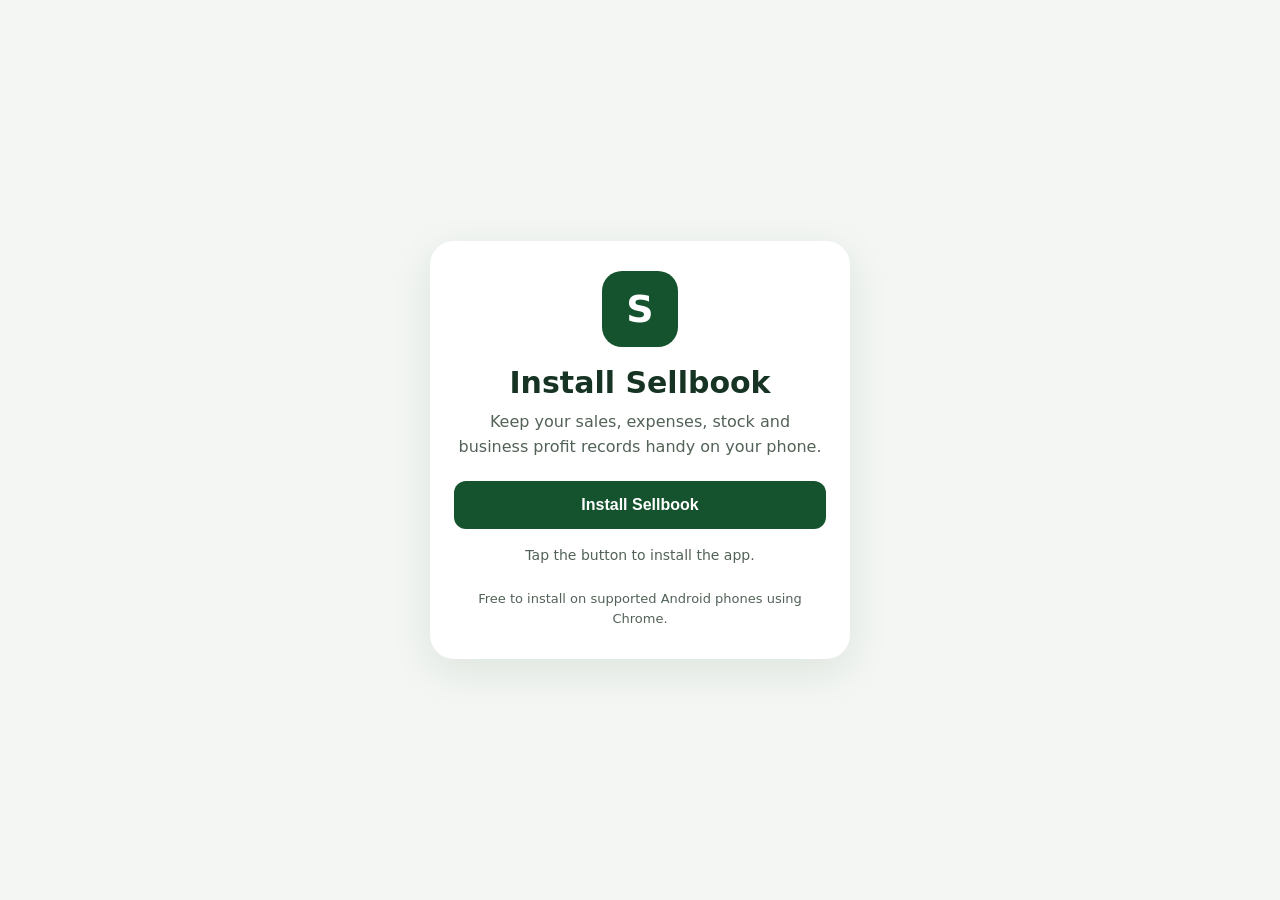
==== install.html @ 2a719cc6 "Add a dedicated Sellbook installation page" ====
<!doctype html>
<html lang="en">
<head>
<meta charset="utf-8">
<meta name="viewport" content="width=device-width, initial-scale=1">
<meta name="theme-color" content="#14532d">
<title>Install Sellbook</title>
<link rel="manifest" href="./manifest.webmanifest">
<style>
:root{color-scheme:light;font-family:system-ui,-apple-system,Segoe UI,Roboto,sans-serif}
*{box-sizing:border-box}
body{margin:0;min-height:100vh;display:grid;place-items:center;background:#f3f6f3;color:#173323;padding:24px}
main{width:min(100%,420px);background:#fff;border-radius:24px;padding:30px 24px;text-align:center;box-shadow:0 12px 40px #163d2518}
.logo{width:76px;height:76px;margin:0 auto 18px;border-radius:20px;display:grid;place-items:center;background:#14532d;color:#fff;font-size:38px;font-weight:800}
h1{margin:0 0 10px;font-size:30px}
p{line-height:1.55;color:#526257;margin:0 0 22px}
button,a.button{width:100%;display:block;border:0;border-radius:12px;padding:15px 18px;background:#14532d;color:#fff;font-size:16px;font-weight:700;text-decoration:none;cursor:pointer}
#status{margin-top:16px;font-size:14px}
.small{font-size:13px;margin-top:18px;margin-bottom:0}
</style>
</head>
<body>
<main>
<div class="logo" aria-hidden="true">S</div>
<h1>Install Sellbook</h1>
<p>Keep your sales, expenses, stock and business profit records handy on your phone.</p>
<button id="install" type="button">Install Sellbook</button>
<p id="status" role="status">Tap the button to install the app.</p>
<a class="button" id="open" href="./" style="display:none;margin-top:12px">Open Sellbook</a>
<p class="small">Free to install on supported Android phones using Chrome.</p>
</main>
<script>
let installPrompt;
const installButton=document.getElementById('install');
const statusText=document.getElementById('status');
const openButton=document.getElementById('open');
window.addEventListener('beforeinstallprompt',event=>{
 event.preventDefault(); installPrompt=event; installButton.style.display='block';
 statusText.textContent='Sellbook is ready to install.';
});
if(window.matchMedia('(display-mode: standalone)').matches){
 installButton.style.display='none'; statusText.textContent='Sellbook is already installed on this device.'; openButton.style.display='block';
}
installButton.addEventListener('click',async()=>{
 if(installPrompt){
  installPrompt.prompt();
  const choice=await installPrompt.userChoice;
  statusText.textContent=choice.outcome==='accepted'?'Sellbook installation started.':'Installation was cancelled.';
  installPrompt=null;
 }else{
  statusText.textContent='If the install prompt does not appear, open this page in Chrome, tap ⋮, then choose “Install app” or “Add to Home screen”.';
 }
});
window.addEventListener('appinstalled',()=>{
 installButton.style.display='none'; statusText.textContent='Sellbook was installed successfully.'; openButton.style.display='block';
});
</script>
</body>
</html>
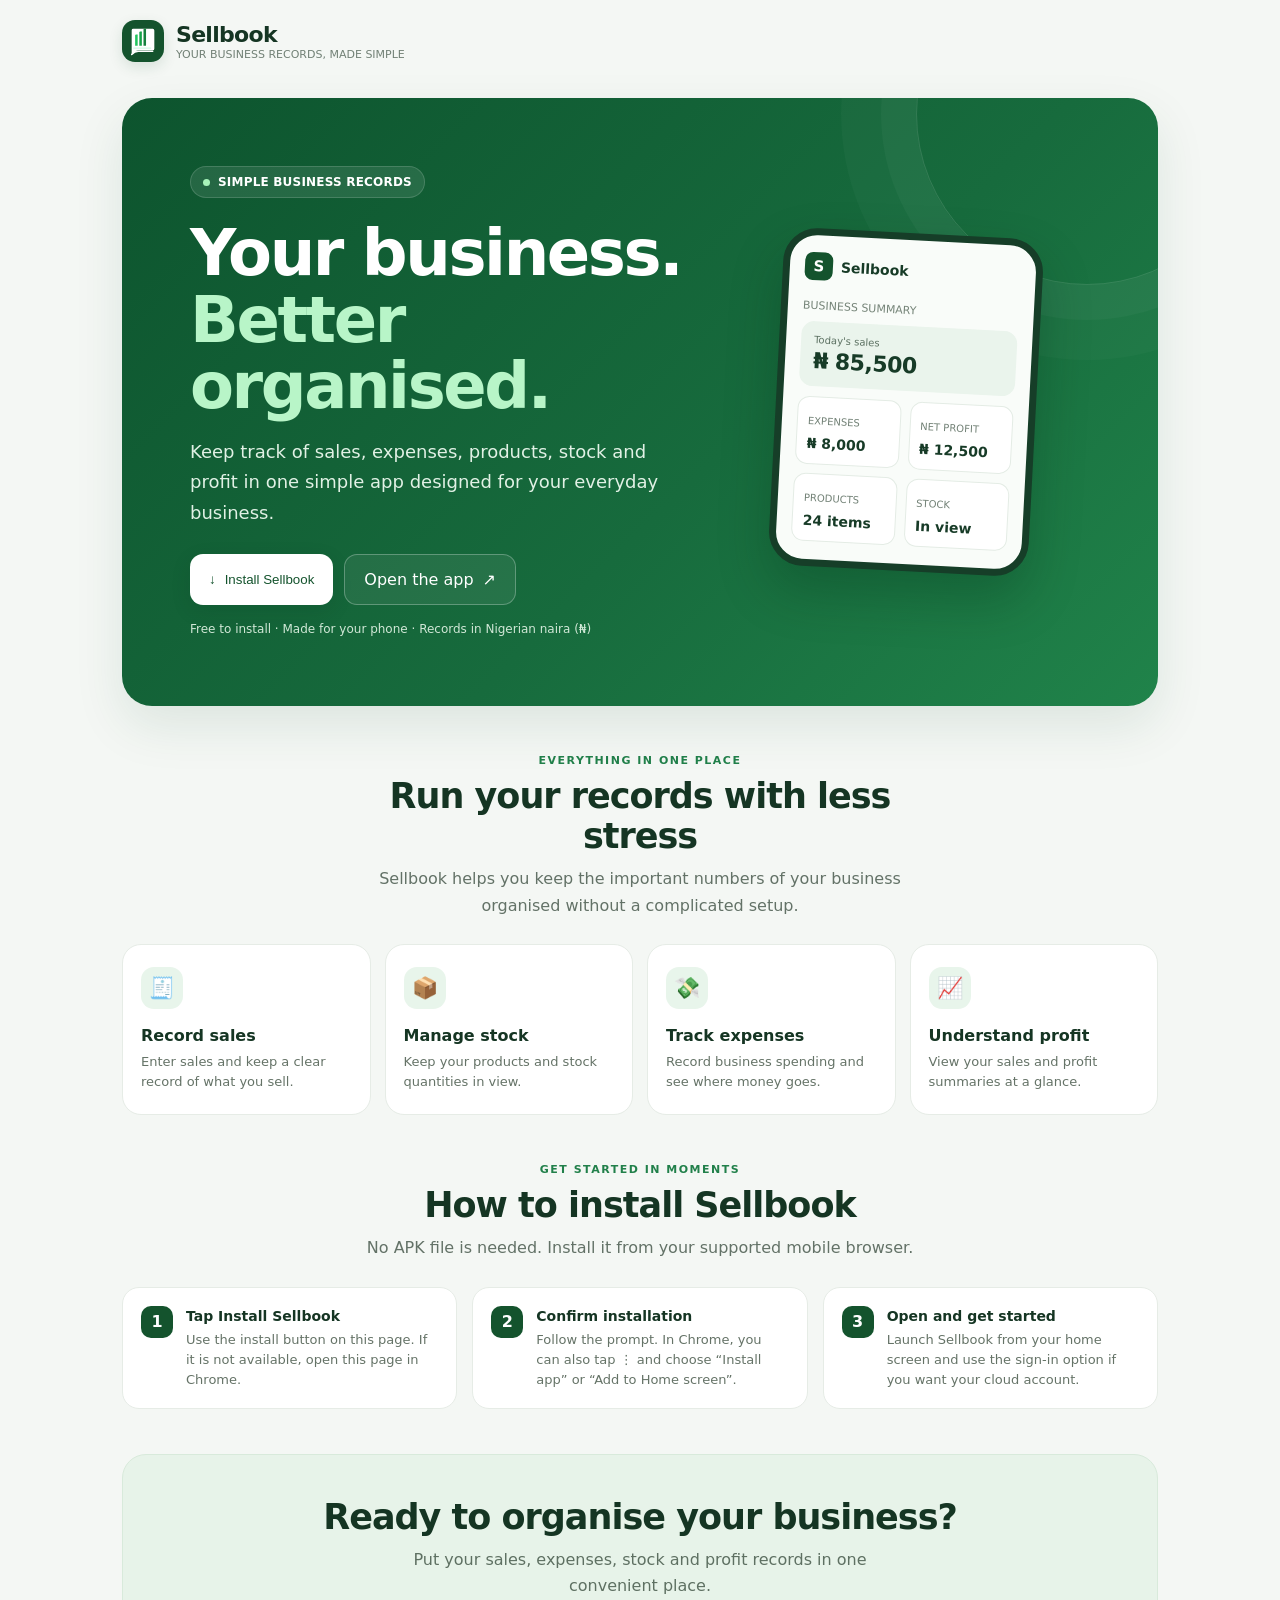
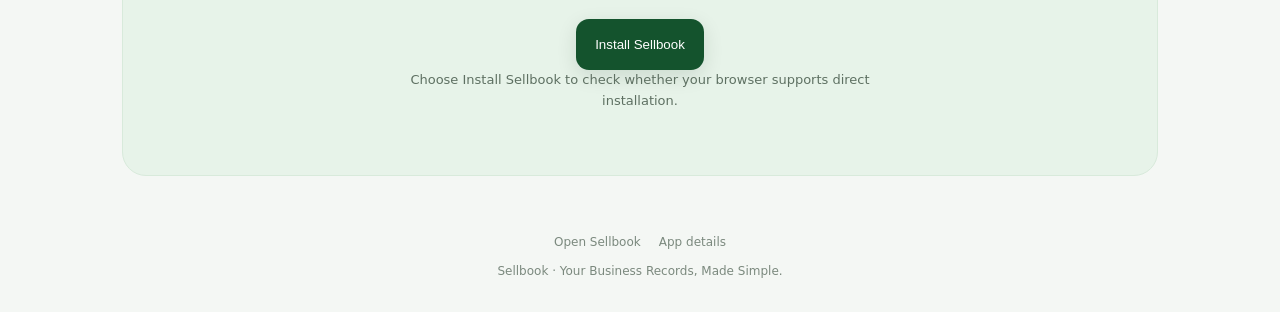
==== commit bcfdb3a5: "Improve Sellbook installation landing page" ====
--- a/install.html
+++ b/install.html
@@ -2,58 +2,173 @@
 <html lang="en">
 <head>
 <meta charset="utf-8">
-<meta name="viewport" content="width=device-width, initial-scale=1">
+<meta name="viewport" content="width=device-width, initial-scale=1, viewport-fit=cover">
 <meta name="theme-color" content="#14532d">
-<title>Install Sellbook</title>
+<meta name="description" content="Install Sellbook — your business records, made simple. Track sales, expenses, products, stock and profit from your phone.">
+<title>Install Sellbook — Your Business Records, Made Simple</title>
 <link rel="manifest" href="./manifest.webmanifest">
+<link rel="icon" href="./icons/icon.svg" type="image/svg+xml">
 <style>
-:root{color-scheme:light;font-family:system-ui,-apple-system,Segoe UI,Roboto,sans-serif}
+:root{font-family:Inter,ui-sans-serif,system-ui,-apple-system,BlinkMacSystemFont,"Segoe UI",sans-serif;color:#153523;background:#f4f7f4;font-synthesis:none;text-rendering:optimizeLegibility;-webkit-font-smoothing:antialiased}
 *{box-sizing:border-box}
-body{margin:0;min-height:100vh;display:grid;place-items:center;background:#f3f6f3;color:#173323;padding:24px}
-main{width:min(100%,420px);background:#fff;border-radius:24px;padding:30px 24px;text-align:center;box-shadow:0 12px 40px #163d2518}
-.logo{width:76px;height:76px;margin:0 auto 18px;border-radius:20px;display:grid;place-items:center;background:#14532d;color:#fff;font-size:38px;font-weight:800}
-h1{margin:0 0 10px;font-size:30px}
-p{line-height:1.55;color:#526257;margin:0 0 22px}
-button,a.button{width:100%;display:block;border:0;border-radius:12px;padding:15px 18px;background:#14532d;color:#fff;font-size:16px;font-weight:700;text-decoration:none;cursor:pointer}
-#status{margin-top:16px;font-size:14px}
-.small{font-size:13px;margin-top:18px;margin-bottom:0}
+body{margin:0;min-height:100vh}
+a{color:inherit}
+.topbar{max-width:1080px;margin:auto;padding:20px 22px;display:flex;align-items:center;gap:12px}
+.brand-icon{width:42px;height:42px;flex:none;border-radius:13px;overflow:hidden;box-shadow:0 5px 14px #14532d20}
+.brand-icon svg{display:block;width:100%;height:100%}
+.brand-name{font-weight:850;font-size:22px;letter-spacing:-.7px}
+.brand-tag{font-size:11px;color:#718075;margin-top:1px}
+main{max-width:1080px;margin:auto;padding:16px 22px 56px}
+.hero{position:relative;overflow:hidden;border-radius:30px;background:linear-gradient(135deg,#0d542e 0%,#176b3d 58%,#20834a 100%);color:#fff;padding:clamp(28px,6vw,68px);display:grid;grid-template-columns:1.15fr .85fr;align-items:center;gap:32px;box-shadow:0 20px 50px #14532d1a}
+.hero:after{content:"";position:absolute;width:340px;height:340px;border:1px solid #ffffff20;border-radius:50%;right:-100px;top:-155px;box-shadow:0 0 0 35px #ffffff08,0 0 0 75px #ffffff06;pointer-events:none}
+.eyebrow{display:inline-flex;align-items:center;gap:8px;background:#ffffff18;border:1px solid #ffffff25;border-radius:999px;padding:8px 12px;font-size:12px;font-weight:700;letter-spacing:.2px}
+.dot{width:7px;height:7px;border-radius:50%;background:#a7f3b9}
+h1{font-size:clamp(37px,6vw,64px);line-height:1.04;letter-spacing:-2.4px;margin:22px 0 17px;max-width:590px}
+h1 span{color:#b8f5c8}
+.hero-copy{font-size:clamp(15px,2vw,18px);line-height:1.7;color:#e1f1e5;max-width:490px;margin:0 0 26px}
+.actions{display:flex;flex-wrap:wrap;gap:11px}
+.btn{min-height:51px;padding:14px 19px;border:0;border-radius:13px;display:inline-flex;align-items:center;justify-content:center;gap:9px;font:700 15px inherit;text-decoration:none;cursor:pointer;transition:transform .15s ease,background .15s ease}
+.btn:active{transform:scale(.98)}
+.btn-primary{background:#fff;color:#14532d;box-shadow:0 6px 20px #062d171f}
+.btn-secondary{background:#ffffff12;border:1px solid #ffffff45;color:#fff}
+.hero-note{font-size:12px;color:#d1e8d7;margin:15px 0 0;line-height:1.5}
+.phone-wrap{display:flex;justify-content:center;align-items:center;min-height:260px;position:relative;z-index:1}
+.phone{width:min(100%,260px);background:#f9fcf9;border:7px solid #163e28;border-radius:34px;padding:17px 15px 18px;color:#173b27;box-shadow:0 24px 50px #032c1745;transform:rotate(3deg)}
+.phone-top{display:flex;align-items:center;gap:8px;font-weight:800;font-size:14px;margin-bottom:19px}
+.mini-logo{width:28px;height:28px;background:#14532d;color:#fff;border-radius:8px;display:grid;place-items:center;font-size:15px}
+.phone-caption{font-size:11px;color:#758478;margin-bottom:9px}
+.stat{background:#eaf4ec;border-radius:13px;padding:13px;margin-bottom:10px}
+.stat-label{font-size:10px;color:#5c7162}
+.stat-value{font-size:22px;font-weight:850;letter-spacing:-.5px;margin-top:3px}
+.mini-grid{display:grid;grid-template-columns:1fr 1fr;gap:9px}
+.mini-tile{padding:12px 10px;background:#fff;border:1px solid #e4ece5;border-radius:12px}
+.mini-tile strong{display:block;font-size:14px;margin-top:7px}
+.mini-tile span{font-size:10px;color:#718075}
+.section{padding:48px 0 0}
+.section-heading{text-align:center;max-width:600px;margin:0 auto 25px}
+.kicker{font-size:11px;text-transform:uppercase;letter-spacing:1.5px;font-weight:800;color:#21804a}
+h2{font-size:clamp(25px,4vw,35px);letter-spacing:-1px;margin:9px 0 10px}
+.section-heading p{margin:0;color:#637267;line-height:1.65}
+.features{display:grid;grid-template-columns:repeat(4,1fr);gap:14px}
+.feature{background:#fff;border:1px solid #e6ece6;border-radius:19px;padding:22px 18px;min-height:166px}
+.feature-icon{width:42px;height:42px;border-radius:13px;background:#e8f5eb;display:grid;place-items:center;font-size:21px;margin-bottom:17px}
+.feature h3{font-size:16px;margin:0 0 7px}
+.feature p{font-size:13px;color:#657367;line-height:1.55;margin:0}
+.steps{display:grid;grid-template-columns:repeat(3,1fr);gap:15px}
+.step{display:flex;gap:13px;background:#fff;border:1px solid #e6ece6;border-radius:17px;padding:18px}
+.step-num{flex:none;width:32px;height:32px;border-radius:10px;background:#14532d;color:white;display:grid;place-items:center;font-weight:800}
+.step h3{font-size:14px;margin:2px 0 6px}
+.step p{font-size:13px;color:#657367;line-height:1.55;margin:0}
+.final-cta{margin-top:45px;background:#e7f3e9;border:1px solid #d8eadb;border-radius:24px;padding:clamp(25px,5vw,42px);text-align:center}
+.final-cta h2{margin-top:0}
+.final-cta p{color:#5e7062;line-height:1.6;margin:0 auto 21px;max-width:520px}
+.final-cta .btn-primary{background:#14532d;color:white}
+.status{min-height:22px;font-size:13px;line-height:1.55;color:#526c59;margin:14px auto 0;max-width:560px}
+footer{max-width:1080px;margin:auto;padding:0 22px 30px;text-align:center;color:#7b897e;font-size:12px;line-height:1.7}
+.footer-links{display:flex;justify-content:center;gap:18px;flex-wrap:wrap;margin-bottom:9px}
+.footer-links a{text-decoration:none}
+.footer-links a:hover{text-decoration:underline}
+@media(max-width:760px){.hero{grid-template-columns:1fr;gap:12px;padding:30px 24px}.hero-copy{max-width:540px}.phone-wrap{min-height:220px;margin-top:10px}.phone{width:225px}.features{grid-template-columns:repeat(2,1fr)}.steps{grid-template-columns:1fr}.section{padding-top:39px}h1{letter-spacing:-1.7px}}
+@media(max-width:390px){main{padding-left:14px;padding-right:14px}.topbar{padding-left:17px;padding-right:17px}.hero{padding:26px 19px;border-radius:24px}.features{gap:9px}.feature{padding:17px 14px}.actions .btn{width:100%}}
+@media(prefers-reduced-motion:reduce){*{transition:none!important}}
 </style>
 </head>
 <body>
+<header class="topbar">
+ <div class="brand-icon" aria-hidden="true"><svg xmlns="http://www.w3.org/2000/svg" viewBox="0 0 512 512"><rect width="512" height="512" rx="112" fill="#14532d"/><path d="M118 126Q118 108 138 108H374Q394 108 394 128V350Q394 370 374 370H198Q174 370 158 389L118 420Z" fill="#fff"/><path d="M160 315V190Q160 178 172 178H191V315Z" fill="#22c55e"/><path d="M211 315V153Q211 141 223 141H242V315Z" fill="#16a34a"/><path d="M262 315V120Q262 108 274 108H293V315Z" fill="#15803d"/><path d="M143 342H350" fill="none" stroke="#d1fae5" stroke-width="14" stroke-linecap="round"/><path d="M118 420Q155 381 198 381H374" fill="none" stroke="#fff" stroke-width="19" stroke-linecap="round" stroke-linejoin="round"/></svg></div>
+ <div><div class="brand-name">Sellbook</div><div class="brand-tag">YOUR BUSINESS RECORDS, MADE SIMPLE</div></div>
+</header>
 <main>
-<div class="logo" aria-hidden="true">S</div>
-<h1>Install Sellbook</h1>
-<p>Keep your sales, expenses, stock and business profit records handy on your phone.</p>
-<button id="install" type="button">Install Sellbook</button>
-<p id="status" role="status">Tap the button to install the app.</p>
-<a class="button" id="open" href="./" style="display:none;margin-top:12px">Open Sellbook</a>
-<p class="small">Free to install on supported Android phones using Chrome.</p>
+ <section class="hero" aria-labelledby="hero-title">
+  <div>
+   <div class="eyebrow"><span class="dot"></span> SIMPLE BUSINESS RECORDS</div>
+   <h1 id="hero-title">Your business.<br><span>Better organised.</span></h1>
+   <p class="hero-copy">Keep track of sales, expenses, products, stock and profit in one simple app designed for your everyday business.</p>
+   <div class="actions">
+    <button class="btn btn-primary" id="install-top" type="button"><span aria-hidden="true">↓</span> Install Sellbook</button>
+    <a class="btn btn-secondary" href="./">Open the app <span aria-hidden="true">↗</span></a>
+   </div>
+   <p class="hero-note">Free to install · Made for your phone · Records in Nigerian naira (₦)</p>
+  </div>
+  <div class="phone-wrap" aria-label="Illustration of the Sellbook app on a phone">
+   <div class="phone">
+    <div class="phone-top"><div class="mini-logo">S</div> Sellbook</div>
+    <div class="phone-caption">BUSINESS SUMMARY</div>
+    <div class="stat"><div class="stat-label">Today's sales</div><div class="stat-value">₦ 85,500</div></div>
+    <div class="mini-grid">
+     <div class="mini-tile"><span>EXPENSES</span><strong>₦ 8,000</strong></div>
+     <div class="mini-tile"><span>NET PROFIT</span><strong>₦ 12,500</strong></div>
+     <div class="mini-tile"><span>PRODUCTS</span><strong>24 items</strong></div>
+     <div class="mini-tile"><span>STOCK</span><strong>In view</strong></div>
+    </div>
+   </div>
+  </div>
+ </section>
+ <section class="section" aria-labelledby="features-title">
+  <div class="section-heading"><div class="kicker">Everything in one place</div><h2 id="features-title">Run your records with less stress</h2><p>Sellbook helps you keep the important numbers of your business organised without a complicated setup.</p></div>
+  <div class="features">
+   <article class="feature"><div class="feature-icon" aria-hidden="true">🧾</div><h3>Record sales</h3><p>Enter sales and keep a clear record of what you sell.</p></article>
+   <article class="feature"><div class="feature-icon" aria-hidden="true">📦</div><h3>Manage stock</h3><p>Keep your products and stock quantities in view.</p></article>
+   <article class="feature"><div class="feature-icon" aria-hidden="true">💸</div><h3>Track expenses</h3><p>Record business spending and see where money goes.</p></article>
+   <article class="feature"><div class="feature-icon" aria-hidden="true">📈</div><h3>Understand profit</h3><p>View your sales and profit summaries at a glance.</p></article>
+  </div>
+ </section>
+ <section class="section" aria-labelledby="steps-title">
+  <div class="section-heading"><div class="kicker">Get started in moments</div><h2 id="steps-title">How to install Sellbook</h2><p>No APK file is needed. Install it from your supported mobile browser.</p></div>
+  <div class="steps">
+   <article class="step"><div class="step-num">1</div><div><h3>Tap Install Sellbook</h3><p>Use the install button on this page. If it is not available, open this page in Chrome.</p></div></article>
+   <article class="step"><div class="step-num">2</div><div><h3>Confirm installation</h3><p>Follow the prompt. In Chrome, you can also tap ⋮ and choose “Install app” or “Add to Home screen”.</p></div></article>
+   <article class="step"><div class="step-num">3</div><div><h3>Open and get started</h3><p>Launch Sellbook from your home screen and use the sign-in option if you want your cloud account.</p></div></article>
+  </div>
+ </section>
+ <section class="final-cta" aria-labelledby="cta-title">
+  <h2 id="cta-title">Ready to organise your business?</h2>
+  <p>Put your sales, expenses, stock and profit records in one convenient place.</p>
+  <button class="btn btn-primary" id="install-bottom" type="button">Install Sellbook</button>
+  <p class="status" id="status" role="status" aria-live="polite">Choose Install Sellbook to check whether your browser supports direct installation.</p>
+  <a id="open-after-install" href="./" style="display:none;font-weight:700;color:#14532d">Open Sellbook</a>
+ </section>
 </main>
+<footer>
+ <div class="footer-links"><a href="./">Open Sellbook</a><a href="https://my-sales-book.vercel.app/manifest.webmanifest">App details</a></div>
+ <div>Sellbook · Your Business Records, Made Simple.</div>
+</footer>
 <script>
-let installPrompt;
-const installButton=document.getElementById('install');
-const statusText=document.getElementById('status');
-const openButton=document.getElementById('open');
-window.addEventListener('beforeinstallprompt',event=>{
- event.preventDefault(); installPrompt=event; installButton.style.display='block';
- statusText.textContent='Sellbook is ready to install.';
+let deferredInstallPrompt = null;
+const status = document.getElementById('status');
+const installButtons = [document.getElementById('install-top'), document.getElementById('install-bottom')];
+const openAfterInstall = document.getElementById('open-after-install');
+const isInstalled = () => window.matchMedia('(display-mode: standalone)').matches || window.navigator.standalone === true;
+function showInstalledState(){
+ if(isInstalled()){
+  installButtons.forEach(button => { button.textContent = 'Sellbook is installed'; button.disabled = true; button.style.opacity = '.75'; });
+  status.textContent = 'Sellbook is already installed on this device. You can open it now.';
+  openAfterInstall.style.display = 'inline-block';
+ }
+}
+window.addEventListener('beforeinstallprompt', event => {
+ event.preventDefault();
+ deferredInstallPrompt = event;
+ status.textContent = 'Your browser supports direct installation. Tap Install Sellbook to continue.';
 });
-if(window.matchMedia('(display-mode: standalone)').matches){
- installButton.style.display='none'; statusText.textContent='Sellbook is already installed on this device.'; openButton.style.display='block';
+async function installSellbook(){
+ if(isInstalled()){ showInstalledState(); return; }
+ if(deferredInstallPrompt){
+  deferredInstallPrompt.prompt();
+  const result = await deferredInstallPrompt.userChoice;
+  status.textContent = result.outcome === 'accepted' ? 'Installation accepted. Follow any prompt shown by your phone.' : 'Installation was cancelled. You can try again whenever you are ready.';
+  deferredInstallPrompt = null;
+  return;
+ }
+ status.textContent = 'To install: open this page in Chrome, tap the three dots (⋮), then choose “Install app” or “Add to Home screen”. If neither option appears, your browser may not currently offer installation.';
 }
-installButton.addEventListener('click',async()=>{
- if(installPrompt){
-  installPrompt.prompt();
-  const choice=await installPrompt.userChoice;
-  statusText.textContent=choice.outcome==='accepted'?'Sellbook installation started.':'Installation was cancelled.';
-  installPrompt=null;
- }else{
-  statusText.textContent='If the install prompt does not appear, open this page in Chrome, tap ⋮, then choose “Install app” or “Add to Home screen”.';
- }
+installButtons.forEach(button => button.addEventListener('click', installSellbook));
+window.addEventListener('appinstalled', () => {
+ status.textContent = 'Sellbook was installed successfully. Open it from your home screen.';
+ openAfterInstall.style.display = 'inline-block';
+ installButtons.forEach(button => { button.textContent = 'Sellbook is installed'; button.disabled = true; });
 });
-window.addEventListener('appinstalled',()=>{
- installButton.style.display='none'; statusText.textContent='Sellbook was installed successfully.'; openButton.style.display='block';
-});
+showInstalledState();
 </script>
 </body>
 </html>
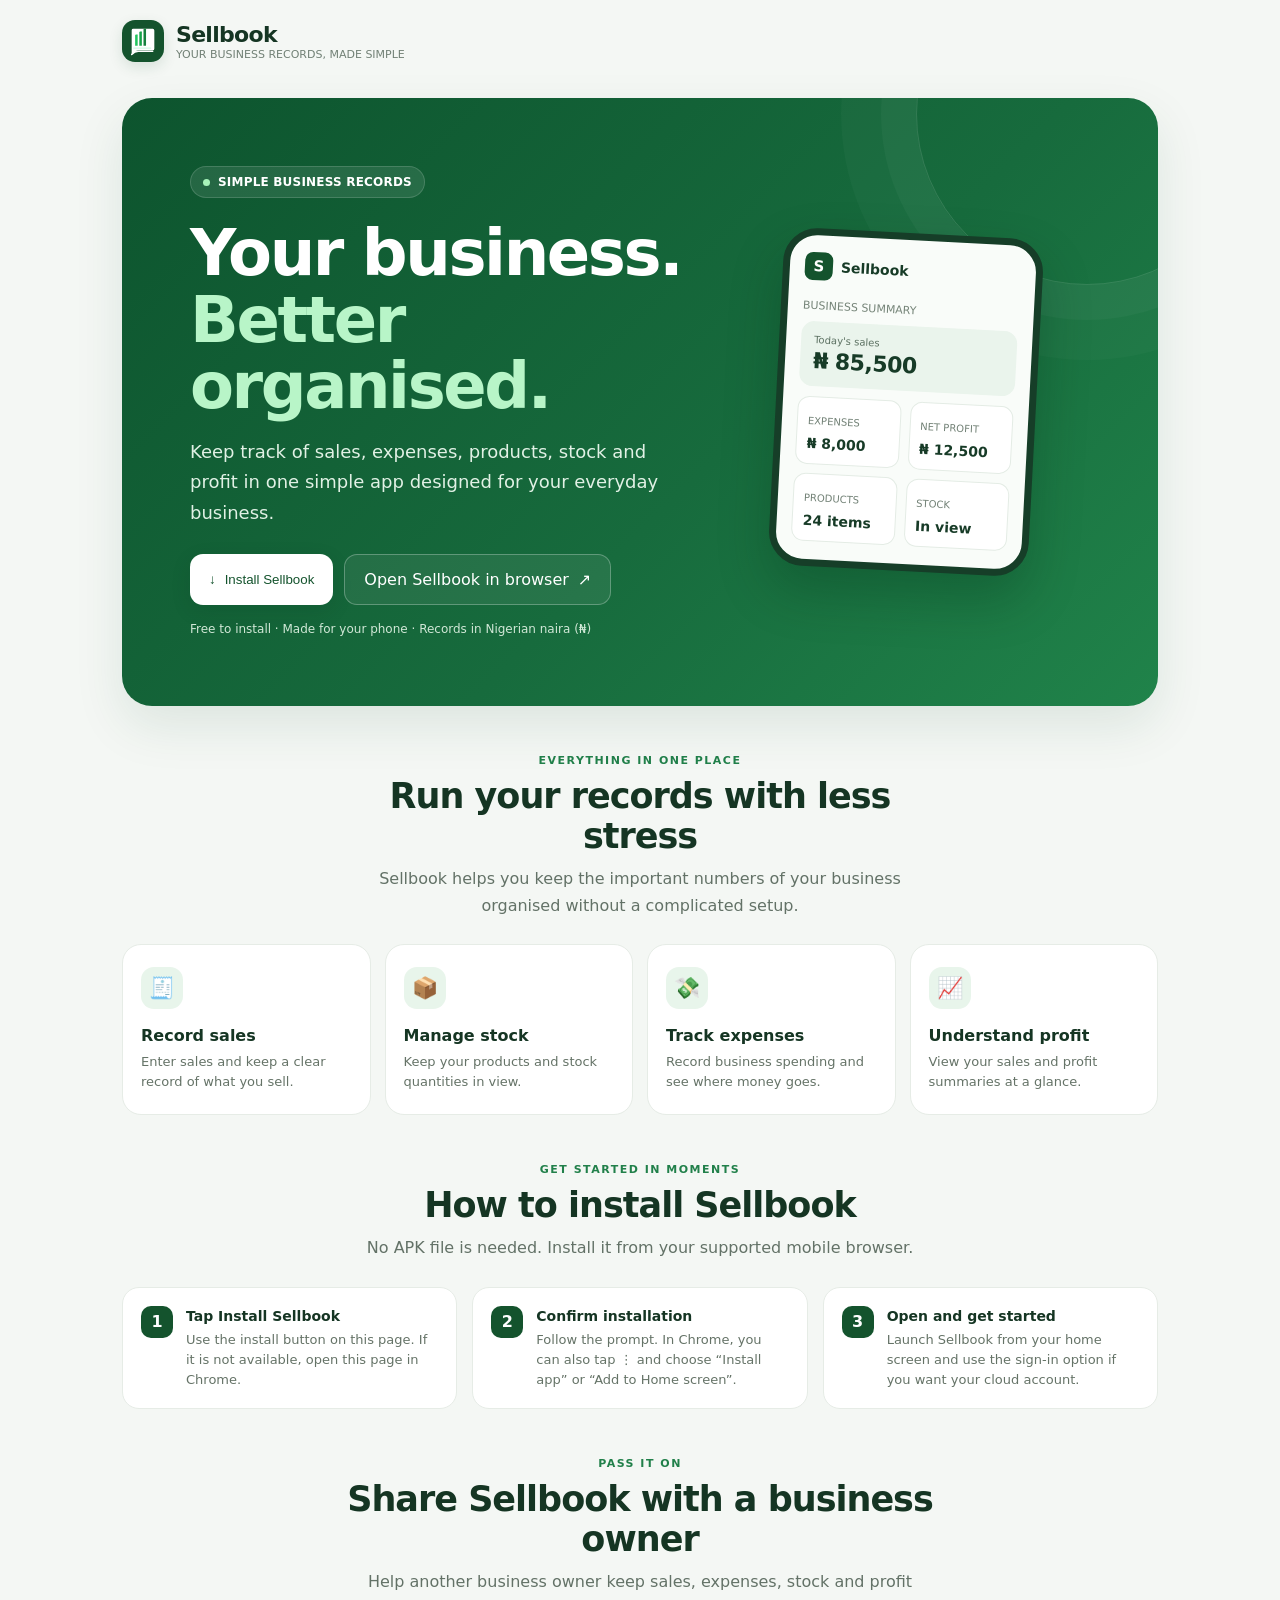
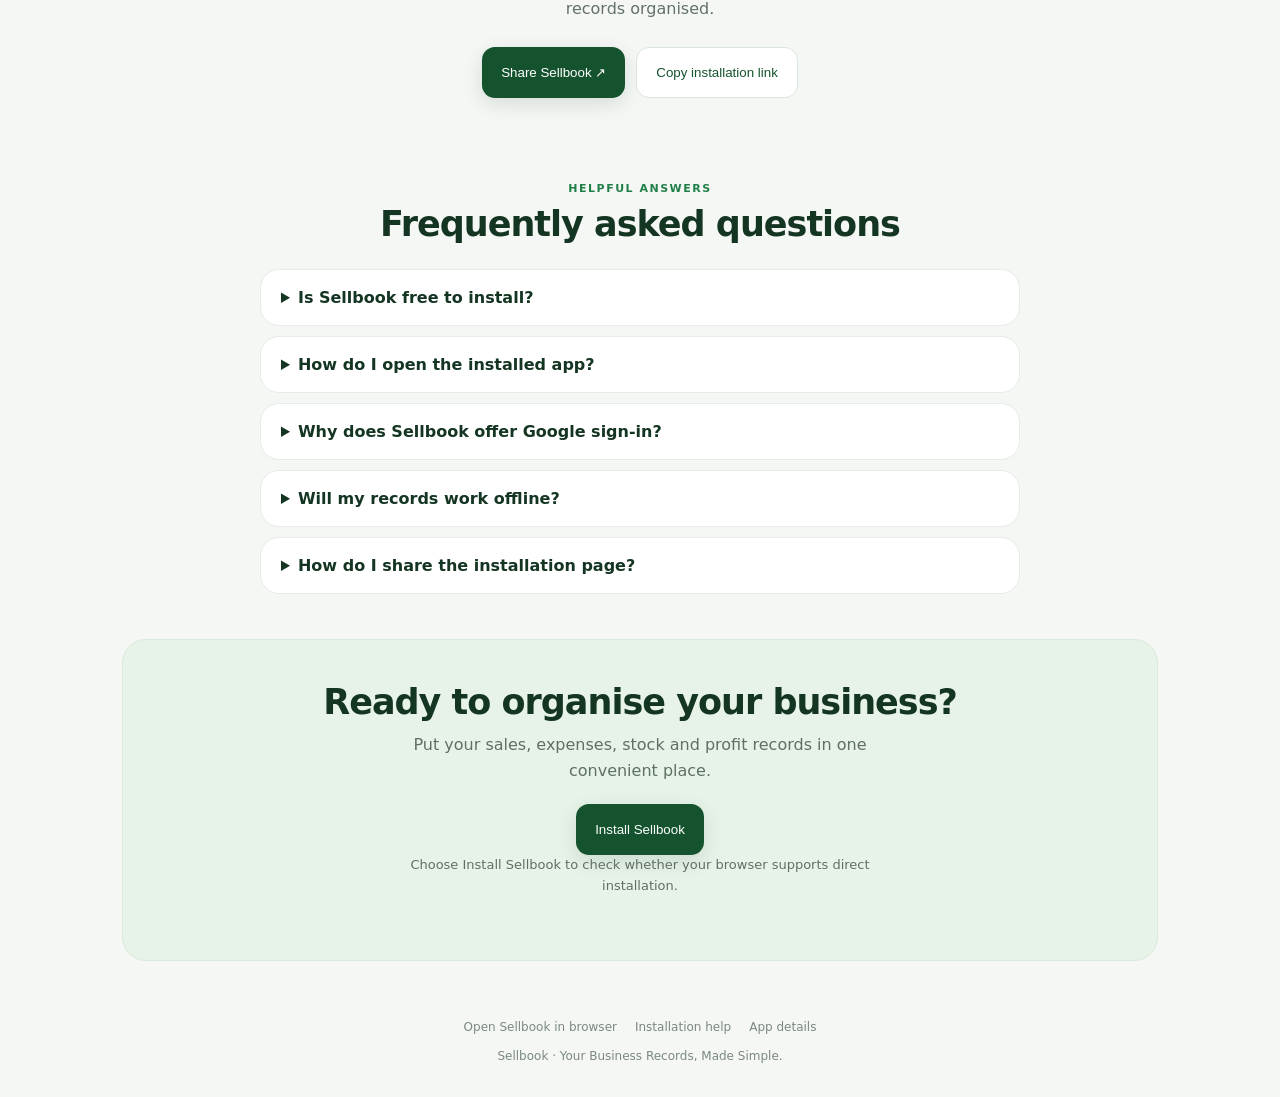
==== commit 0a20c87c: "Add sharing and help sections to Sellbook installation page" ====
--- a/install.html
+++ b/install.html
@@ -86,7 +86,7 @@
    <p class="hero-copy">Keep track of sales, expenses, products, stock and profit in one simple app designed for your everyday business.</p>
    <div class="actions">
     <button class="btn btn-primary" id="install-top" type="button"><span aria-hidden="true">↓</span> Install Sellbook</button>
-    <a class="btn btn-secondary" href="./">Open the app <span aria-hidden="true">↗</span></a>
+    <a class="btn btn-secondary" href="./">Open Sellbook in browser <span aria-hidden="true">↗</span></a>
    </div>
    <p class="hero-note">Free to install · Made for your phone · Records in Nigerian naira (₦)</p>
   </div>
@@ -121,6 +121,24 @@
    <article class="step"><div class="step-num">3</div><div><h3>Open and get started</h3><p>Launch Sellbook from your home screen and use the sign-in option if you want your cloud account.</p></div></article>
   </div>
  </section>
+ <section class="section" aria-labelledby="share-title">
+  <div class="section-heading"><div class="kicker">Pass it on</div><h2 id="share-title">Share Sellbook with a business owner</h2><p>Help another business owner keep sales, expenses, stock and profit records organised.</p></div>
+  <div class="actions" style="justify-content:center">
+   <button class="btn btn-primary" id="share-sellbook" type="button" style="background:#14532d;color:white">Share Sellbook ↗</button>
+   <button class="btn" id="copy-link" type="button" style="background:#fff;color:#14532d;border:1px solid #d9e6db">Copy installation link</button>
+  </div>
+  <p class="status" id="share-status" role="status" aria-live="polite"></p>
+ </section>
+ <section class="section" id="faq" aria-labelledby="faq-title">
+  <div class="section-heading"><div class="kicker">Helpful answers</div><h2 id="faq-title">Frequently asked questions</h2></div>
+  <div style="max-width:760px;margin:auto;display:grid;gap:10px">
+   <details class="feature" style="min-height:0;padding:18px 20px"><summary style="font-weight:750;cursor:pointer">Is Sellbook free to install?</summary><p style="margin:12px 0 0">Yes. You can install the web app from a supported browser without downloading an APK.</p></details>
+   <details class="feature" style="min-height:0;padding:18px 20px"><summary style="font-weight:750;cursor:pointer">How do I open the installed app?</summary><p style="margin:12px 0 0">On Android, return to your home screen or app list and tap the Sellbook icon. A normal link opened in Chrome may stay in Chrome instead of switching to the installed app. The “Open Sellbook in browser” button opens the website; use the home-screen icon to launch the installed version.</p></details>
+   <details class="feature" style="min-height:0;padding:18px 20px"><summary style="font-weight:750;cursor:pointer">Why does Sellbook offer Google sign-in?</summary><p style="margin:12px 0 0">Google sign-in lets you access the cloud account configured for Sellbook. Use the sign-in button inside the app and complete the Google sign-in page in your browser. Do not share your password with anyone.</p></details>
+   <details class="feature" style="min-height:0;padding:18px 20px"><summary style="font-weight:750;cursor:pointer">Will my records work offline?</summary><p style="margin:12px 0 0">Offline behaviour depends on the app version and which features have been cached or saved on the device. Do not assume cloud sign-in, cloud records or synchronisation will work without internet. Reconnect before relying on cloud features.</p></details>
+   <details class="feature" style="min-height:0;padding:18px 20px"><summary style="font-weight:750;cursor:pointer">How do I share the installation page?</summary><p style="margin:12px 0 0">Tap “Share Sellbook” and choose WhatsApp or another app. You can also copy the installation link and send it directly.</p></details>
+  </div>
+ </section>
  <section class="final-cta" aria-labelledby="cta-title">
   <h2 id="cta-title">Ready to organise your business?</h2>
   <p>Put your sales, expenses, stock and profit records in one convenient place.</p>
@@ -130,7 +148,7 @@
  </section>
 </main>
 <footer>
- <div class="footer-links"><a href="./">Open Sellbook</a><a href="https://my-sales-book.vercel.app/manifest.webmanifest">App details</a></div>
+ <div class="footer-links"><a href="./">Open Sellbook in browser</a><a href="#faq">Installation help</a><a href="https://my-sales-book.vercel.app/manifest.webmanifest">App details</a></div>
  <div>Sellbook · Your Business Records, Made Simple.</div>
 </footer>
 <script>
@@ -169,6 +187,22 @@
  installButtons.forEach(button => { button.textContent = 'Sellbook is installed'; button.disabled = true; });
 });
 showInstalledState();
+
+const installPageUrl = 'https://my-sales-book.vercel.app/install.html';
+const shareStatus = document.getElementById('share-status');
+document.getElementById('share-sellbook').addEventListener('click', async () => {
+ const shareData = {title:'Sellbook', text:'Install Sellbook — a simple app for recording sales, expenses, stock and business profit.', url:installPageUrl};
+ try {
+  if (navigator.share) { await navigator.share(shareData); shareStatus.textContent='Choose an app or contact to share Sellbook.'; }
+  else { await navigator.clipboard.writeText(installPageUrl); shareStatus.textContent='Installation link copied. Paste it into WhatsApp or any message.'; }
+ } catch (error) {
+  if (error && error.name !== 'AbortError') shareStatus.textContent='You can copy the link below and send it to anyone: ' + installPageUrl;
+ }
+});
+document.getElementById('copy-link').addEventListener('click', async () => {
+ try { await navigator.clipboard.writeText(installPageUrl); shareStatus.textContent='Installation link copied. Paste it into WhatsApp, Facebook or a message.'; }
+ catch (error) { shareStatus.textContent='Copy this link: ' + installPageUrl; }
+});
 </script>
 </body>
 </html>
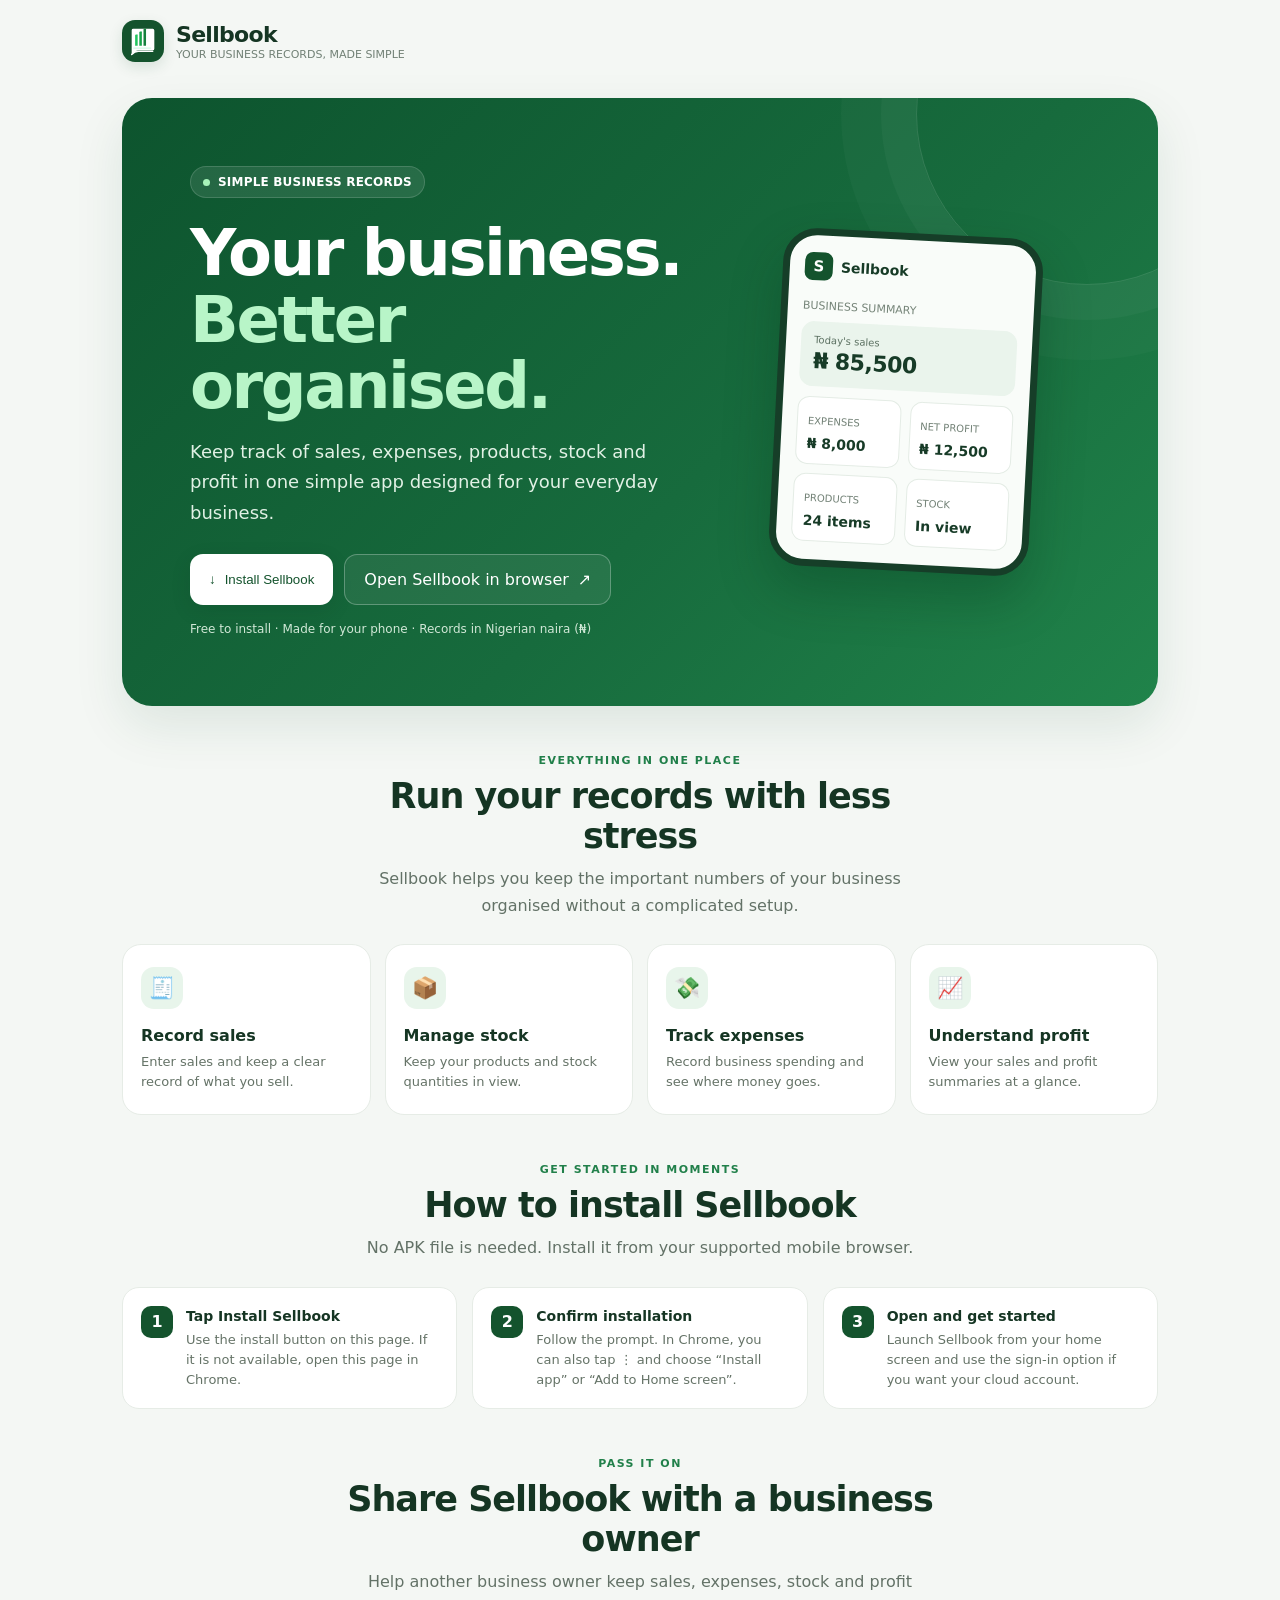
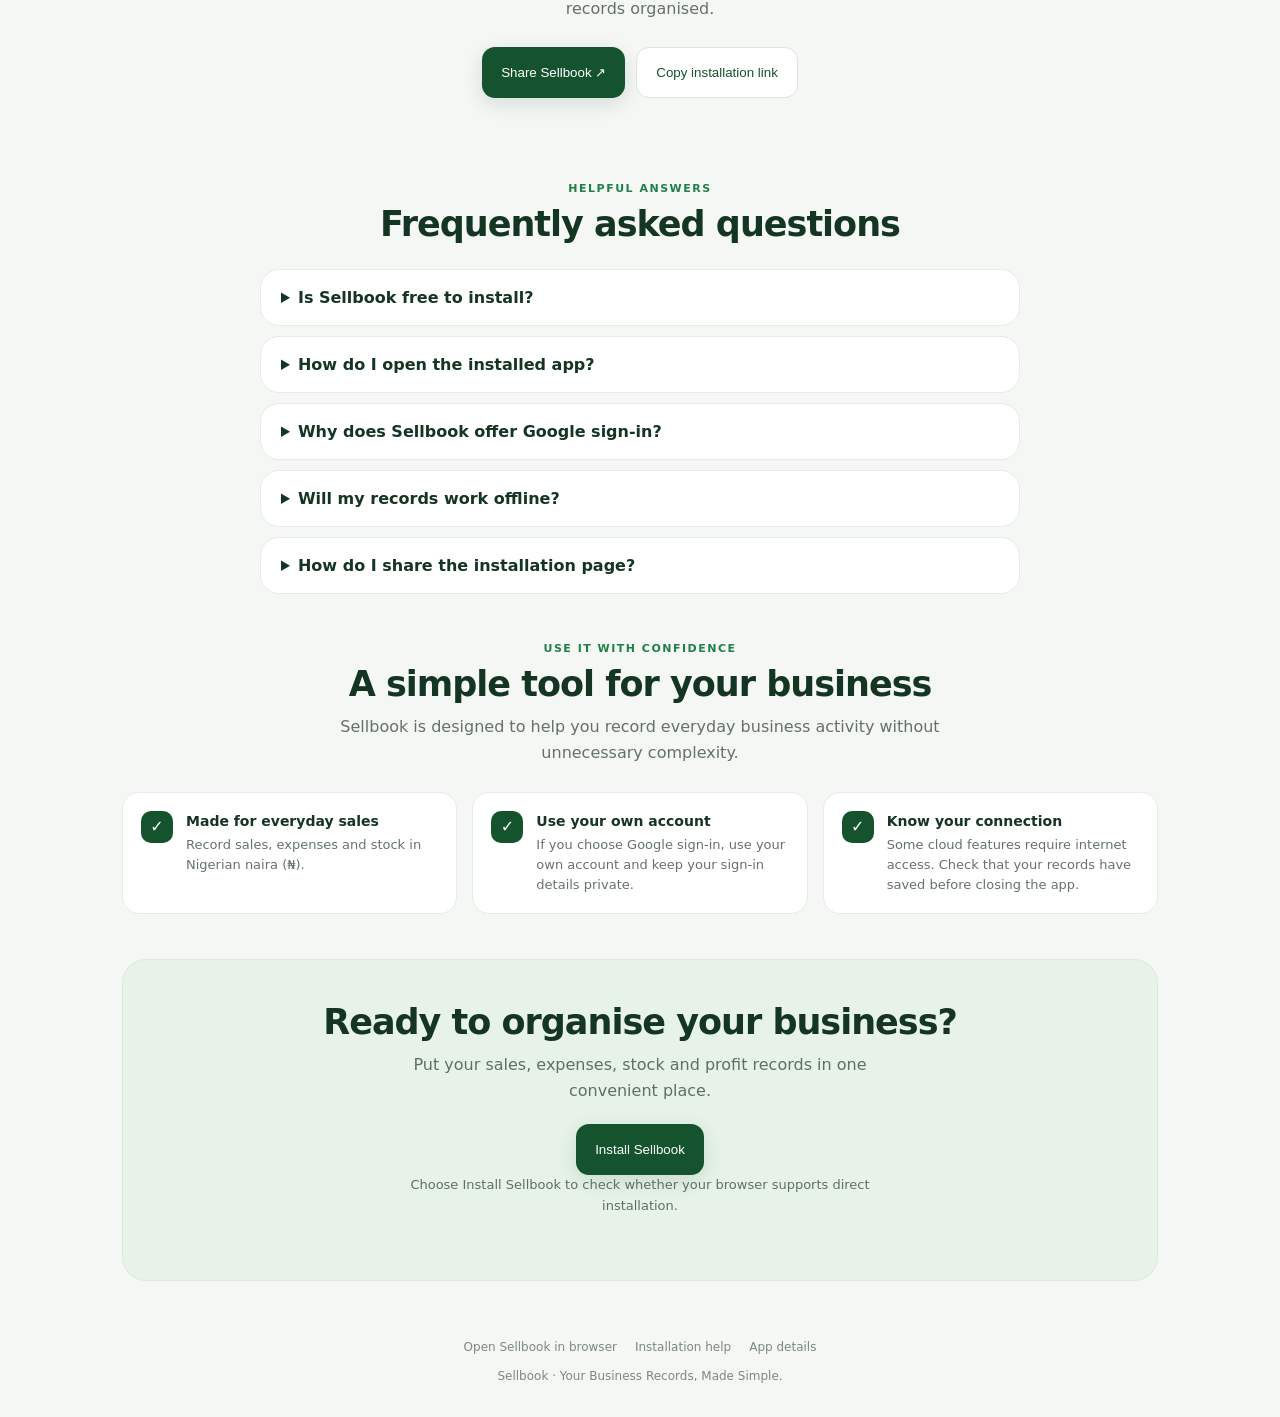
==== commit d8928d0e: "Polish Sellbook install page for mobile sharing and discovery" ====
--- a/install.html
+++ b/install.html
@@ -4,7 +4,14 @@
 <meta charset="utf-8">
 <meta name="viewport" content="width=device-width, initial-scale=1, viewport-fit=cover">
 <meta name="theme-color" content="#14532d">
-<meta name="description" content="Install Sellbook — your business records, made simple. Track sales, expenses, products, stock and profit from your phone.">
+<meta name="description" content="Install Sellbook — a simple business record app for tracking sales, expenses, products, stock and profit in Nigerian naira.">
+<meta property="og:type" content="website">
+<meta property="og:title" content="Sellbook — Your Business Records, Made Simple">
+<meta property="og:description" content="Keep sales, expenses, products, stock and profit organised in one simple app. Install Sellbook on your phone.">
+<meta property="og:url" content="https://my-sales-book.vercel.app/install.html">
+<meta name="twitter:card" content="summary">
+<meta name="twitter:title" content="Sellbook — Your Business Records, Made Simple">
+<meta name="twitter:description" content="A simple app for sales, expenses, stock and business profit.">
 <title>Install Sellbook — Your Business Records, Made Simple</title>
 <link rel="manifest" href="./manifest.webmanifest">
 <link rel="icon" href="./icons/icon.svg" type="image/svg+xml">
@@ -68,8 +75,12 @@
 .footer-links{display:flex;justify-content:center;gap:18px;flex-wrap:wrap;margin-bottom:9px}
 .footer-links a{text-decoration:none}
 .footer-links a:hover{text-decoration:underline}
+.mobile-install-bar{display:none}
+details[open] summary{color:#14532d}
+summary:focus-visible,a:focus-visible,button:focus-visible{outline:3px solid #70bd88;outline-offset:3px}
 @media(max-width:760px){.hero{grid-template-columns:1fr;gap:12px;padding:30px 24px}.hero-copy{max-width:540px}.phone-wrap{min-height:220px;margin-top:10px}.phone{width:225px}.features{grid-template-columns:repeat(2,1fr)}.steps{grid-template-columns:1fr}.section{padding-top:39px}h1{letter-spacing:-1.7px}}
 @media(max-width:390px){main{padding-left:14px;padding-right:14px}.topbar{padding-left:17px;padding-right:17px}.hero{padding:26px 19px;border-radius:24px}.features{gap:9px}.feature{padding:17px 14px}.actions .btn{width:100%}}
+@media(max-width:600px){body{padding-bottom:76px}.mobile-install-bar{position:fixed;z-index:10;left:0;right:0;bottom:0;display:flex;align-items:center;gap:12px;padding:10px 14px calc(10px + env(safe-area-inset-bottom));background:#ffffffed;backdrop-filter:blur(12px);border-top:1px solid #dfe8e0;box-shadow:0 -8px 24px #163d2510}.mobile-install-copy{font-size:12px;line-height:1.3;color:#536657;flex:1}.mobile-install-copy strong{display:block;color:#173b27;font-size:14px}.mobile-install-bar .btn{min-height:43px;padding:11px 14px;font-size:13px;white-space:nowrap}}
 @media(prefers-reduced-motion:reduce){*{transition:none!important}}
 </style>
 </head>
@@ -139,6 +150,14 @@
    <details class="feature" style="min-height:0;padding:18px 20px"><summary style="font-weight:750;cursor:pointer">How do I share the installation page?</summary><p style="margin:12px 0 0">Tap “Share Sellbook” and choose WhatsApp or another app. You can also copy the installation link and send it directly.</p></details>
   </div>
  </section>
+ <section class="section" aria-labelledby="privacy-title">
+  <div class="section-heading"><div class="kicker">Use it with confidence</div><h2 id="privacy-title">A simple tool for your business</h2><p>Sellbook is designed to help you record everyday business activity without unnecessary complexity.</p></div>
+  <div class="steps">
+   <article class="step"><div class="step-num" aria-hidden="true">✓</div><div><h3>Made for everyday sales</h3><p>Record sales, expenses and stock in Nigerian naira (₦).</p></div></article>
+   <article class="step"><div class="step-num" aria-hidden="true">✓</div><div><h3>Use your own account</h3><p>If you choose Google sign-in, use your own account and keep your sign-in details private.</p></div></article>
+   <article class="step"><div class="step-num" aria-hidden="true">✓</div><div><h3>Know your connection</h3><p>Some cloud features require internet access. Check that your records have saved before closing the app.</p></div></article>
+  </div>
+ </section>
  <section class="final-cta" aria-labelledby="cta-title">
   <h2 id="cta-title">Ready to organise your business?</h2>
   <p>Put your sales, expenses, stock and profit records in one convenient place.</p>
@@ -147,6 +166,10 @@
   <a id="open-after-install" href="./" style="display:none;font-weight:700;color:#14532d">Open Sellbook</a>
  </section>
 </main>
+<div class="mobile-install-bar" aria-label="Quick install">
+ <div class="mobile-install-copy"><strong>Get Sellbook on your phone</strong>Free to install</div>
+ <button class="btn btn-primary" id="install-mobile" type="button" style="background:#14532d;color:#fff">Install app</button>
+</div>
 <footer>
  <div class="footer-links"><a href="./">Open Sellbook in browser</a><a href="#faq">Installation help</a><a href="https://my-sales-book.vercel.app/manifest.webmanifest">App details</a></div>
  <div>Sellbook · Your Business Records, Made Simple.</div>
@@ -154,7 +177,7 @@
 <script>
 let deferredInstallPrompt = null;
 const status = document.getElementById('status');
-const installButtons = [document.getElementById('install-top'), document.getElementById('install-bottom')];
+const installButtons = [document.getElementById('install-top'), document.getElementById('install-bottom'), document.getElementById('install-mobile')];
 const openAfterInstall = document.getElementById('open-after-install');
 const isInstalled = () => window.matchMedia('(display-mode: standalone)').matches || window.navigator.standalone === true;
 function showInstalledState(){
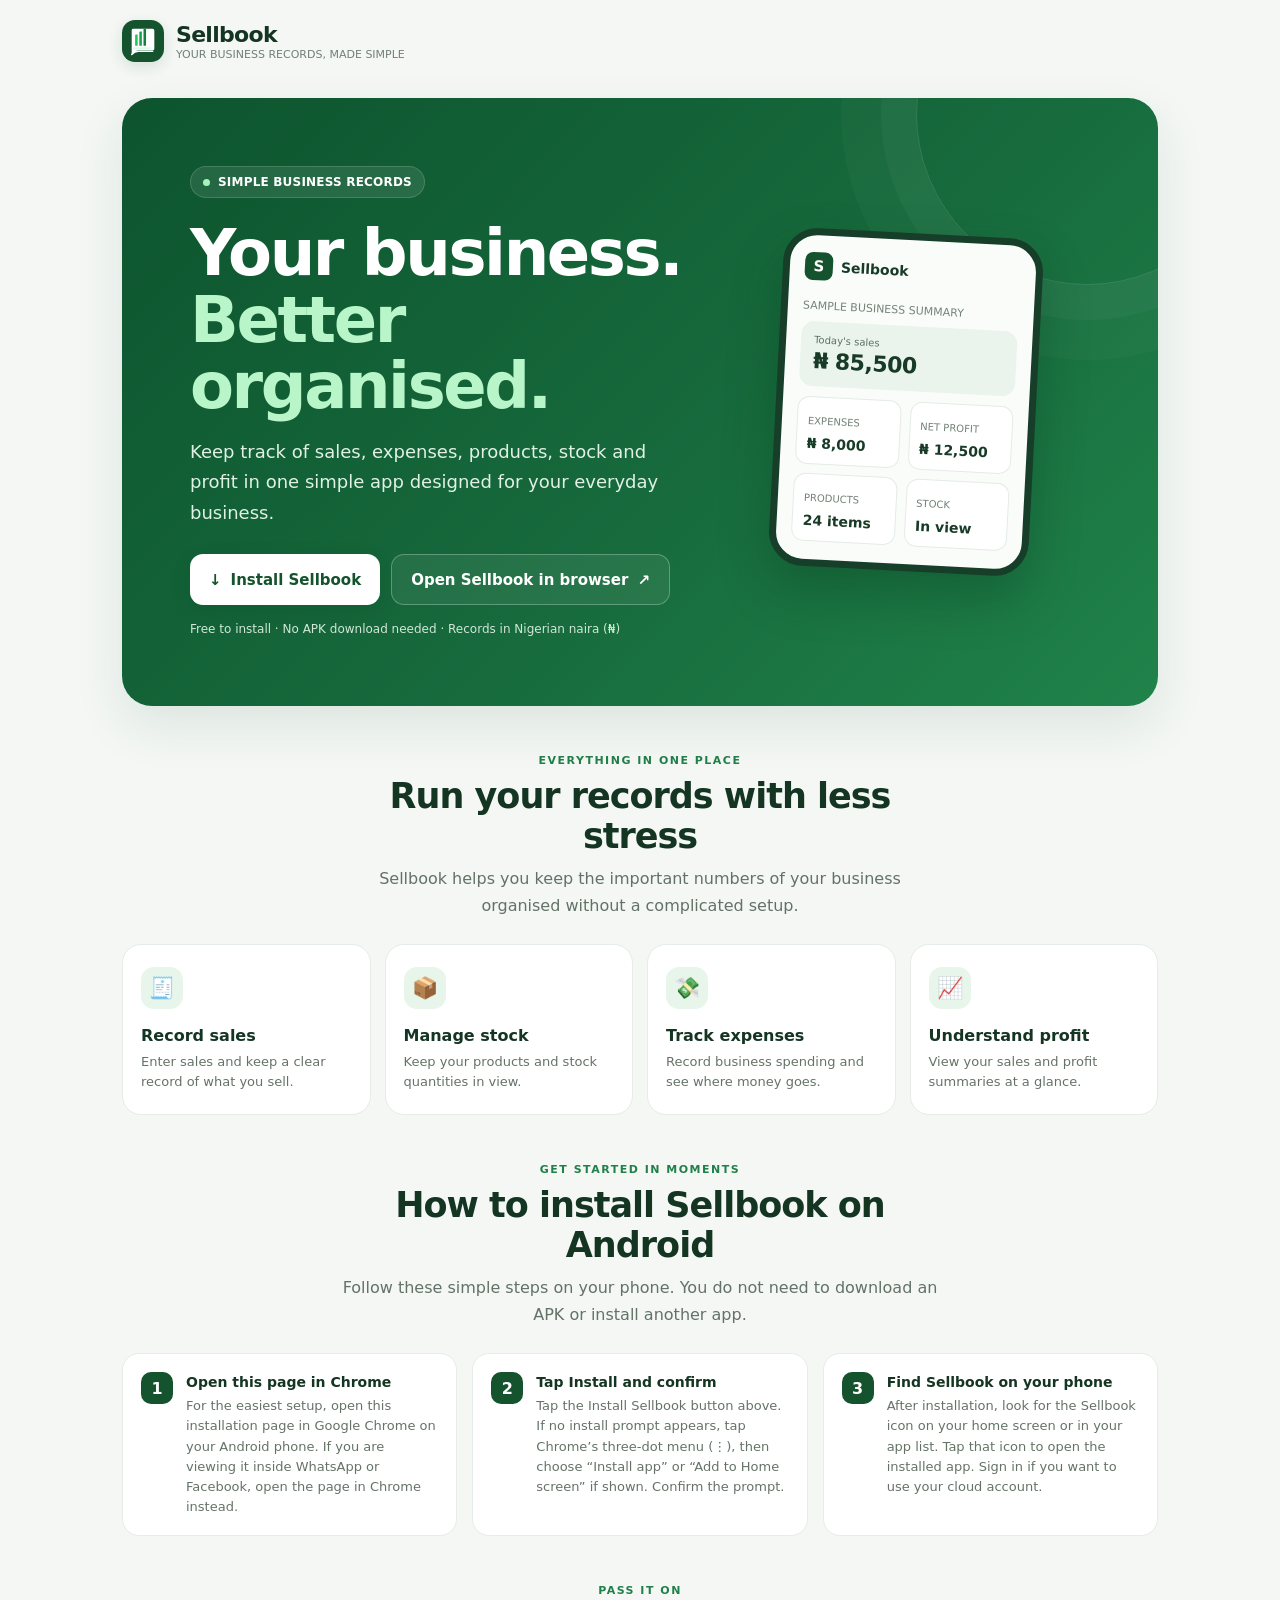
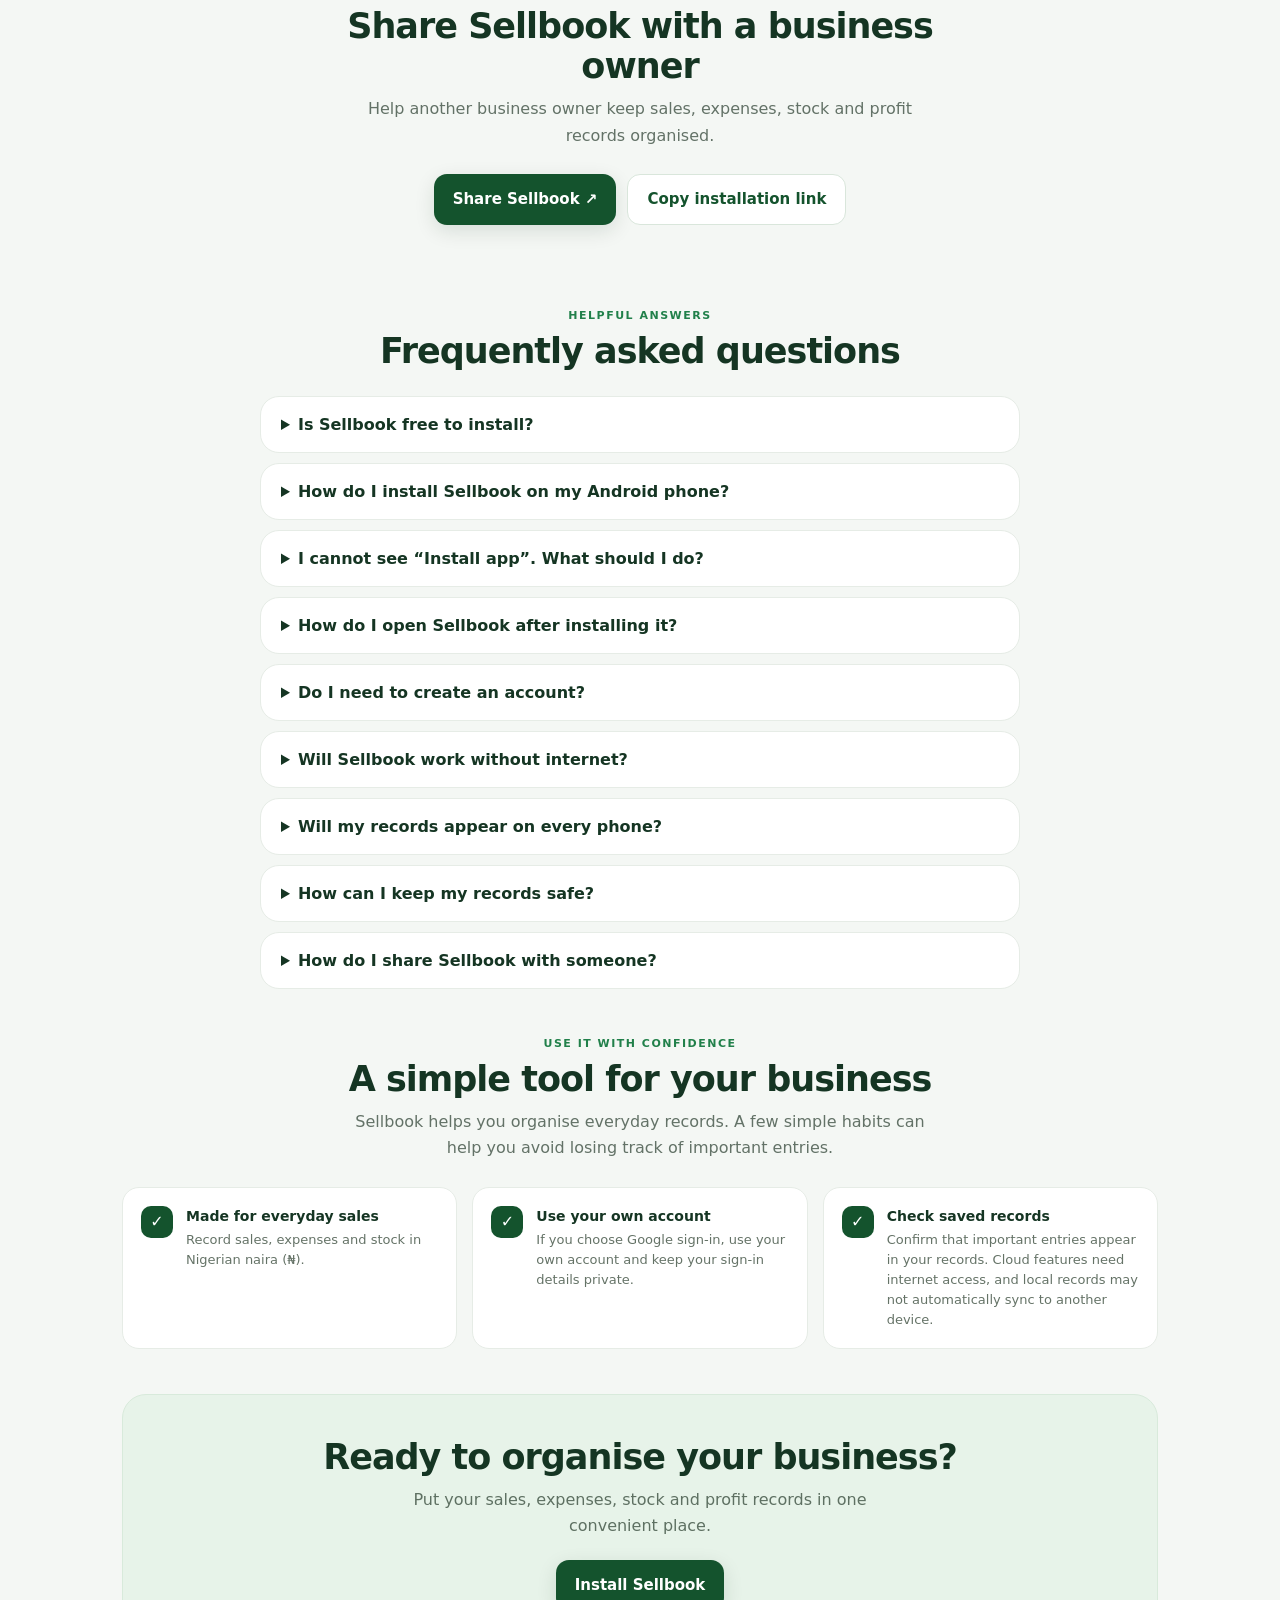
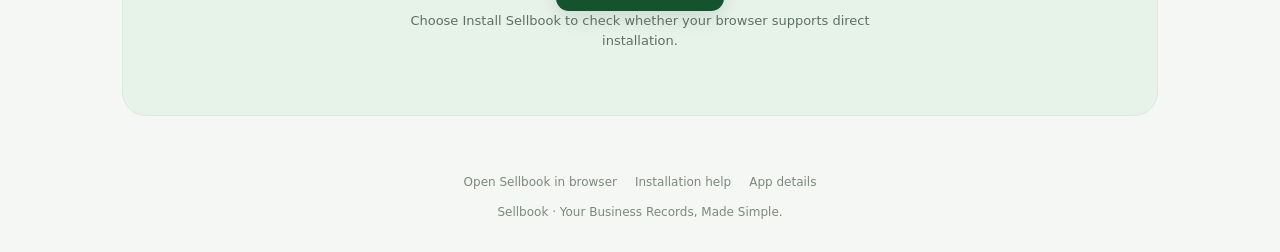
==== commit 60477336: "Improve Sellbook installation guide and FAQ" ====
--- a/install.html
+++ b/install.html
@@ -34,7 +34,7 @@
 h1 span{color:#b8f5c8}
 .hero-copy{font-size:clamp(15px,2vw,18px);line-height:1.7;color:#e1f1e5;max-width:490px;margin:0 0 26px}
 .actions{display:flex;flex-wrap:wrap;gap:11px}
-.btn{min-height:51px;padding:14px 19px;border:0;border-radius:13px;display:inline-flex;align-items:center;justify-content:center;gap:9px;font:700 15px inherit;text-decoration:none;cursor:pointer;transition:transform .15s ease,background .15s ease}
+.btn{min-height:51px;padding:14px 19px;border:0;border-radius:13px;display:inline-flex;align-items:center;justify-content:center;gap:9px;font:inherit;font-size:15px;font-weight:700;text-decoration:none;cursor:pointer;transition:transform .15s ease,background .15s ease}
 .btn:active{transform:scale(.98)}
 .btn-primary{background:#fff;color:#14532d;box-shadow:0 6px 20px #062d171f}
 .btn-secondary{background:#ffffff12;border:1px solid #ffffff45;color:#fff}
@@ -99,12 +99,12 @@
     <button class="btn btn-primary" id="install-top" type="button"><span aria-hidden="true">↓</span> Install Sellbook</button>
     <a class="btn btn-secondary" href="./">Open Sellbook in browser <span aria-hidden="true">↗</span></a>
    </div>
-   <p class="hero-note">Free to install · Made for your phone · Records in Nigerian naira (₦)</p>
+   <p class="hero-note">Free to install · No APK download needed · Records in Nigerian naira (₦)</p>
   </div>
   <div class="phone-wrap" aria-label="Illustration of the Sellbook app on a phone">
    <div class="phone">
     <div class="phone-top"><div class="mini-logo">S</div> Sellbook</div>
-    <div class="phone-caption">BUSINESS SUMMARY</div>
+    <div class="phone-caption">SAMPLE BUSINESS SUMMARY</div>
     <div class="stat"><div class="stat-label">Today's sales</div><div class="stat-value">₦ 85,500</div></div>
     <div class="mini-grid">
      <div class="mini-tile"><span>EXPENSES</span><strong>₦ 8,000</strong></div>
@@ -125,11 +125,11 @@
   </div>
  </section>
  <section class="section" aria-labelledby="steps-title">
-  <div class="section-heading"><div class="kicker">Get started in moments</div><h2 id="steps-title">How to install Sellbook</h2><p>No APK file is needed. Install it from your supported mobile browser.</p></div>
+  <div class="section-heading"><div class="kicker">Get started in moments</div><h2 id="steps-title">How to install Sellbook on Android</h2><p>Follow these simple steps on your phone. You do not need to download an APK or install another app.</p></div>
   <div class="steps">
-   <article class="step"><div class="step-num">1</div><div><h3>Tap Install Sellbook</h3><p>Use the install button on this page. If it is not available, open this page in Chrome.</p></div></article>
-   <article class="step"><div class="step-num">2</div><div><h3>Confirm installation</h3><p>Follow the prompt. In Chrome, you can also tap ⋮ and choose “Install app” or “Add to Home screen”.</p></div></article>
-   <article class="step"><div class="step-num">3</div><div><h3>Open and get started</h3><p>Launch Sellbook from your home screen and use the sign-in option if you want your cloud account.</p></div></article>
+   <article class="step"><div class="step-num">1</div><div><h3>Open this page in Chrome</h3><p>For the easiest setup, open this installation page in Google Chrome on your Android phone. If you are viewing it inside WhatsApp or Facebook, open the page in Chrome instead.</p></div></article>
+   <article class="step"><div class="step-num">2</div><div><h3>Tap Install and confirm</h3><p>Tap the Install Sellbook button above. If no install prompt appears, tap Chrome’s three-dot menu (⋮), then choose “Install app” or “Add to Home screen” if shown. Confirm the prompt.</p></div></article>
+   <article class="step"><div class="step-num">3</div><div><h3>Find Sellbook on your phone</h3><p>After installation, look for the Sellbook icon on your home screen or in your app list. Tap that icon to open the installed app. Sign in if you want to use your cloud account.</p></div></article>
   </div>
  </section>
  <section class="section" aria-labelledby="share-title">
@@ -143,19 +143,23 @@
  <section class="section" id="faq" aria-labelledby="faq-title">
   <div class="section-heading"><div class="kicker">Helpful answers</div><h2 id="faq-title">Frequently asked questions</h2></div>
   <div style="max-width:760px;margin:auto;display:grid;gap:10px">
-   <details class="feature" style="min-height:0;padding:18px 20px"><summary style="font-weight:750;cursor:pointer">Is Sellbook free to install?</summary><p style="margin:12px 0 0">Yes. You can install the web app from a supported browser without downloading an APK.</p></details>
-   <details class="feature" style="min-height:0;padding:18px 20px"><summary style="font-weight:750;cursor:pointer">How do I open the installed app?</summary><p style="margin:12px 0 0">On Android, return to your home screen or app list and tap the Sellbook icon. A normal link opened in Chrome may stay in Chrome instead of switching to the installed app. The “Open Sellbook in browser” button opens the website; use the home-screen icon to launch the installed version.</p></details>
-   <details class="feature" style="min-height:0;padding:18px 20px"><summary style="font-weight:750;cursor:pointer">Why does Sellbook offer Google sign-in?</summary><p style="margin:12px 0 0">Google sign-in lets you access the cloud account configured for Sellbook. Use the sign-in button inside the app and complete the Google sign-in page in your browser. Do not share your password with anyone.</p></details>
-   <details class="feature" style="min-height:0;padding:18px 20px"><summary style="font-weight:750;cursor:pointer">Will my records work offline?</summary><p style="margin:12px 0 0">Offline behaviour depends on the app version and which features have been cached or saved on the device. Do not assume cloud sign-in, cloud records or synchronisation will work without internet. Reconnect before relying on cloud features.</p></details>
-   <details class="feature" style="min-height:0;padding:18px 20px"><summary style="font-weight:750;cursor:pointer">How do I share the installation page?</summary><p style="margin:12px 0 0">Tap “Share Sellbook” and choose WhatsApp or another app. You can also copy the installation link and send it directly.</p></details>
+   <details class="feature" style="min-height:0;padding:18px 20px"><summary style="font-weight:750;cursor:pointer">Is Sellbook free to install?</summary><p style="margin:12px 0 0">Yes, installing Sellbook from this page is free. It is a web app, so you do not need to download an APK file. Your phone or browser may use mobile data while loading the page or using online features.</p></details>
+   <details class="feature" style="min-height:0;padding:18px 20px"><summary style="font-weight:750;cursor:pointer">How do I install Sellbook on my Android phone?</summary><p style="margin:12px 0 0">Open this page in Google Chrome. Tap “Install Sellbook” and follow the prompt. If the button does not bring up a prompt, open Chrome’s three-dot menu (⋮) and look for “Install app” or “Add to Home screen”. The wording can vary by phone and browser. If neither option appears, update Chrome if possible and try again from the main Chrome browser.</p></details>
+   <details class="feature" style="min-height:0;padding:18px 20px"><summary style="font-weight:750;cursor:pointer">I cannot see “Install app”. What should I do?</summary><p style="margin:12px 0 0">First, make sure you opened the installation page in Chrome rather than inside another app. Then check Chrome’s ⋮ menu for “Install app” or “Add to Home screen”. If the options are still missing, your browser or current page session may not support installation. You can still use Sellbook in your browser.</p></details>
+   <details class="feature" style="min-height:0;padding:18px 20px"><summary style="font-weight:750;cursor:pointer">How do I open Sellbook after installing it?</summary><p style="margin:12px 0 0">Return to your phone’s home screen or app list and tap the Sellbook icon. A normal website link may open in Chrome instead of switching to the installed app. To launch the installed version, use its icon.</p></details>
+   <details class="feature" style="min-height:0;padding:18px 20px"><summary style="font-weight:750;cursor:pointer">Do I need to create an account?</summary><p style="margin:12px 0 0">You can open the app and see the available options. To use the cloud account features, sign in with Google inside Sellbook. Make sure you use the Google account you intend to use for your business records.</p></details>
+   <details class="feature" style="min-height:0;padding:18px 20px"><summary style="font-weight:750;cursor:pointer">Will Sellbook work without internet?</summary><p style="margin:12px 0 0">Some parts of a web app may load if they were saved on your device, but cloud sign-in, cloud records and synchronisation require an internet connection. Do not rely on offline use for important transactions unless you have tested the exact features on your phone. Reconnect to use cloud features.</p></details>
+   <details class="feature" style="min-height:0;padding:18px 20px"><summary style="font-weight:750;cursor:pointer">Will my records appear on every phone?</summary><p style="margin:12px 0 0">Cloud records are associated with the account you sign in with. Records saved only in a browser on one device may remain separate from cloud records and may not automatically appear on another phone. Use the correct account and confirm that a record has saved successfully.</p></details>
+   <details class="feature" style="min-height:0;padding:18px 20px"><summary style="font-weight:750;cursor:pointer">How can I keep my records safe?</summary><p style="margin:12px 0 0">Keep your phone and Google account secure, never share your password, and check that important entries have saved. If the app offers an export or backup option, make a backup regularly and store it somewhere safe. Do not assume installing the app automatically backs up every record.</p></details>
+   <details class="feature" style="min-height:0;padding:18px 20px"><summary style="font-weight:750;cursor:pointer">How do I share Sellbook with someone?</summary><p style="margin:12px 0 0">Tap “Share Sellbook” and choose WhatsApp or another app. Or tap “Copy installation link” and paste the link into a message. The person receiving it can open the page on their own phone and install Sellbook.</p></details>
   </div>
  </section>
  <section class="section" aria-labelledby="privacy-title">
-  <div class="section-heading"><div class="kicker">Use it with confidence</div><h2 id="privacy-title">A simple tool for your business</h2><p>Sellbook is designed to help you record everyday business activity without unnecessary complexity.</p></div>
+  <div class="section-heading"><div class="kicker">Use it with confidence</div><h2 id="privacy-title">A simple tool for your business</h2><p>Sellbook helps you organise everyday records. A few simple habits can help you avoid losing track of important entries.</p></div>
   <div class="steps">
    <article class="step"><div class="step-num" aria-hidden="true">✓</div><div><h3>Made for everyday sales</h3><p>Record sales, expenses and stock in Nigerian naira (₦).</p></div></article>
    <article class="step"><div class="step-num" aria-hidden="true">✓</div><div><h3>Use your own account</h3><p>If you choose Google sign-in, use your own account and keep your sign-in details private.</p></div></article>
-   <article class="step"><div class="step-num" aria-hidden="true">✓</div><div><h3>Know your connection</h3><p>Some cloud features require internet access. Check that your records have saved before closing the app.</p></div></article>
+   <article class="step"><div class="step-num" aria-hidden="true">✓</div><div><h3>Check saved records</h3><p>Confirm that important entries appear in your records. Cloud features need internet access, and local records may not automatically sync to another device.</p></div></article>
   </div>
  </section>
  <section class="final-cta" aria-labelledby="cta-title">
@@ -197,7 +201,7 @@
  if(deferredInstallPrompt){
   deferredInstallPrompt.prompt();
   const result = await deferredInstallPrompt.userChoice;
-  status.textContent = result.outcome === 'accepted' ? 'Installation accepted. Follow any prompt shown by your phone.' : 'Installation was cancelled. You can try again whenever you are ready.';
+  status.textContent = result.outcome === 'accepted' ? 'Installation accepted. Wait for your phone to finish, then look for the Sellbook icon on your home screen or in your app list.' : 'Installation was cancelled. You can try again whenever you are ready, or use Chrome’s ⋮ menu and look for “Install app” or “Add to Home screen”.';
   deferredInstallPrompt = null;
   return;
  }
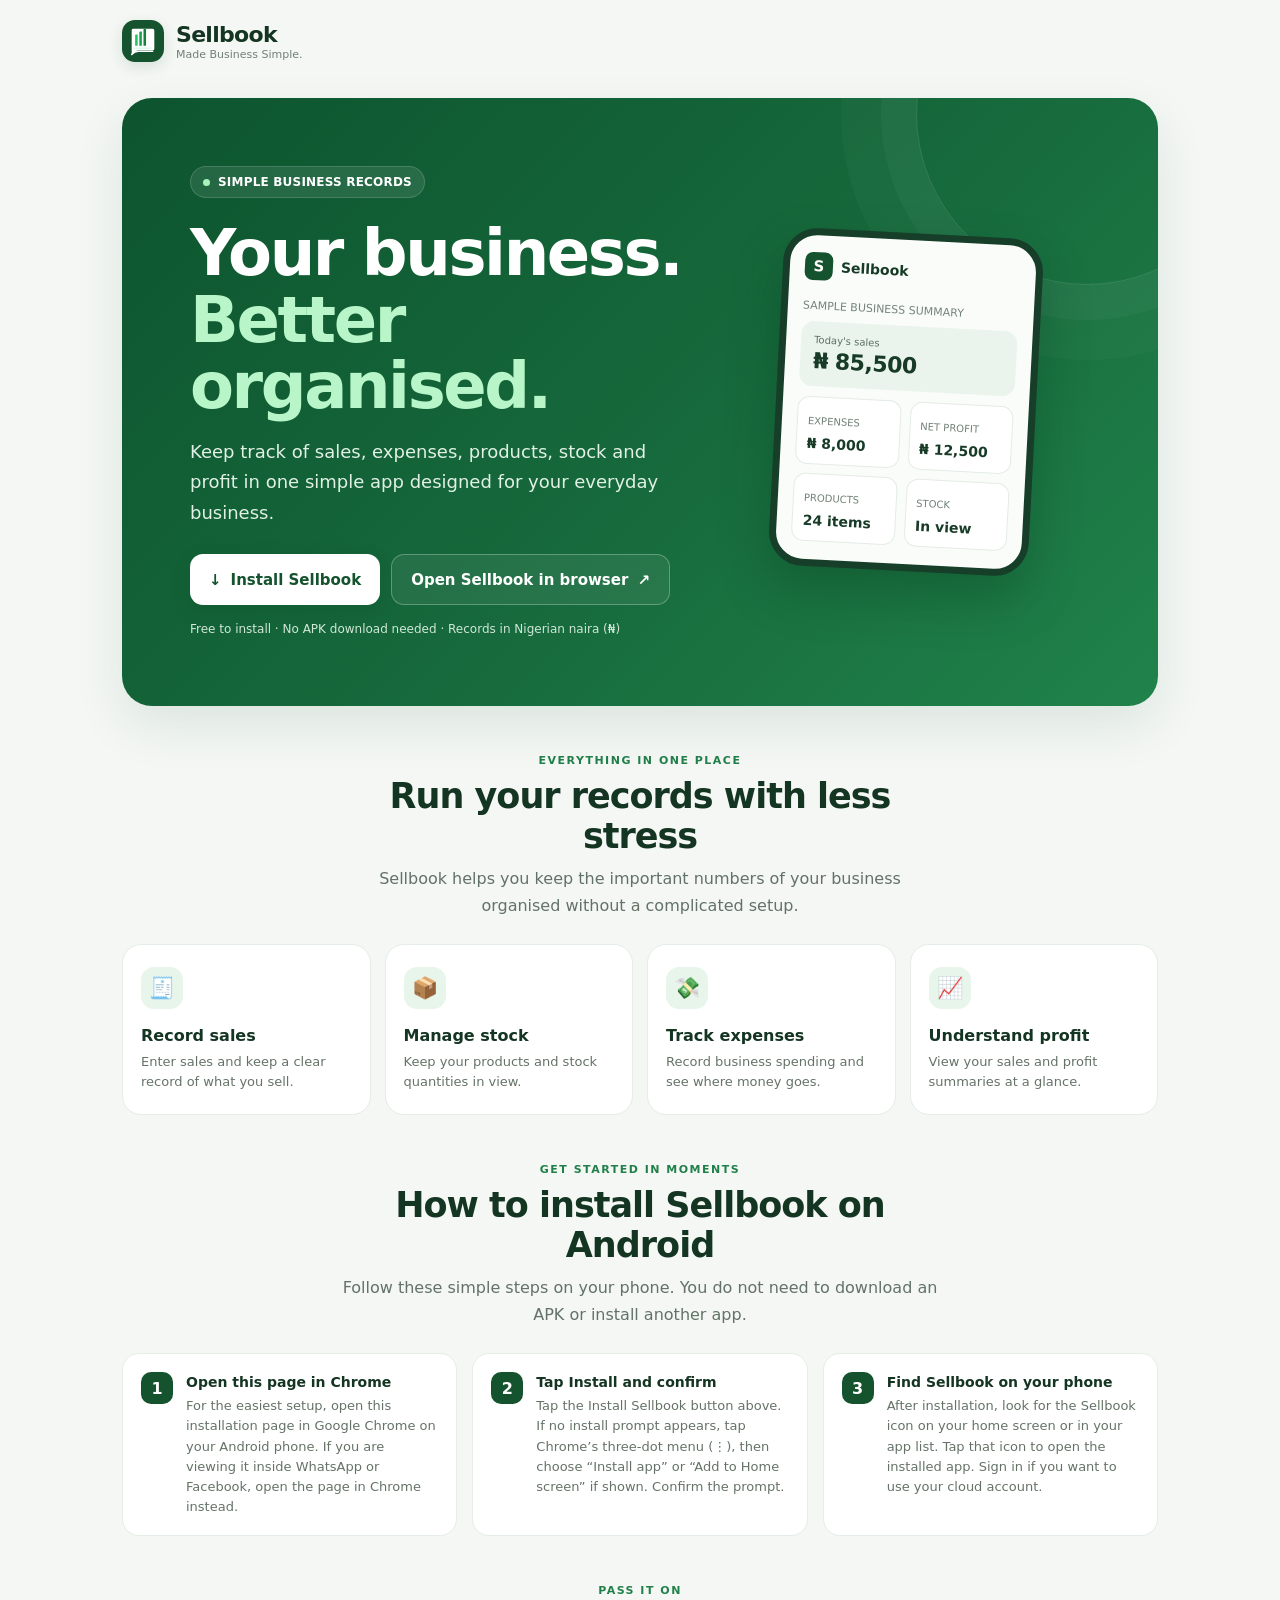
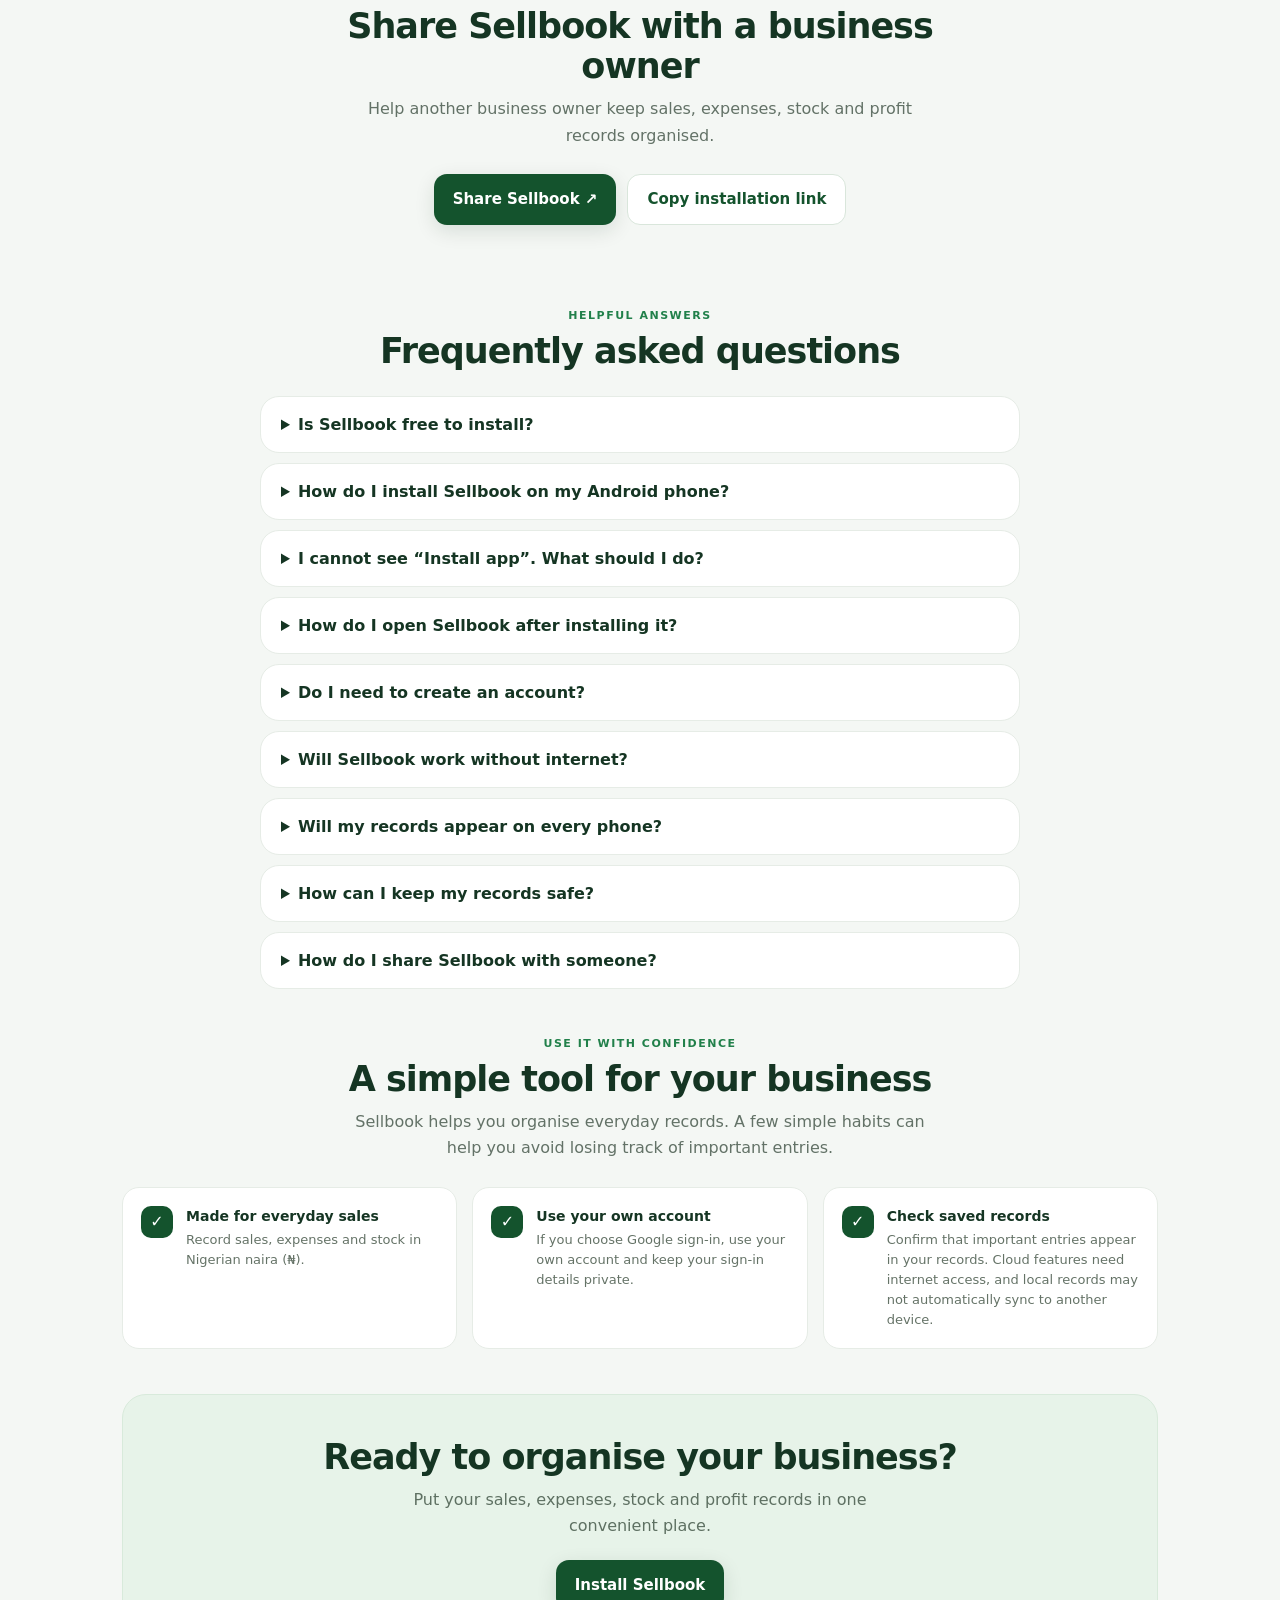
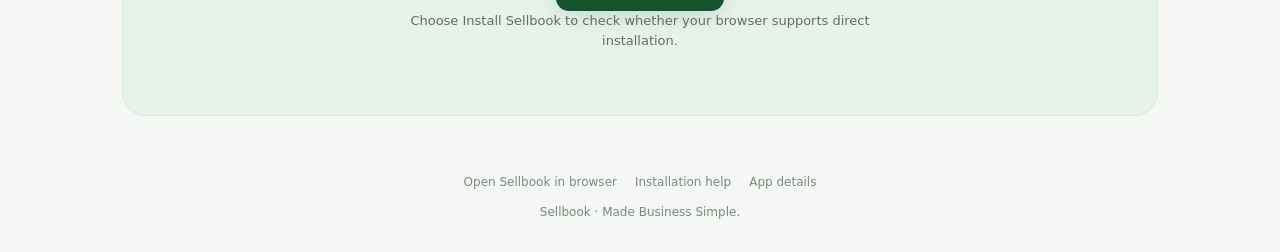
==== commit 5e539403: "Align installation page with Sellbook tagline" ====
--- a/install.html
+++ b/install.html
@@ -4,15 +4,15 @@
 <meta charset="utf-8">
 <meta name="viewport" content="width=device-width, initial-scale=1, viewport-fit=cover">
 <meta name="theme-color" content="#14532d">
-<meta name="description" content="Install Sellbook — a simple business record app for tracking sales, expenses, products, stock and profit in Nigerian naira.">
+<meta name="description" content="Sellbook — Made Business Simple. Record sales, manage products and stock, track expenses and review business performance in one place.">
 <meta property="og:type" content="website">
-<meta property="og:title" content="Sellbook — Your Business Records, Made Simple">
-<meta property="og:description" content="Keep sales, expenses, products, stock and profit organised in one simple app. Install Sellbook on your phone.">
+<meta property="og:title" content="Sellbook — Made Business Simple.">
+<meta property="og:description" content="Made Business Simple. Keep sales, expenses, products, stock and profit organised in one straightforward app.">
 <meta property="og:url" content="https://my-sales-book.vercel.app/install.html">
 <meta name="twitter:card" content="summary">
-<meta name="twitter:title" content="Sellbook — Your Business Records, Made Simple">
-<meta name="twitter:description" content="A simple app for sales, expenses, stock and business profit.">
-<title>Install Sellbook — Your Business Records, Made Simple</title>
+<meta name="twitter:title" content="Sellbook — Made Business Simple.">
+<meta name="twitter:description" content="Made Business Simple. Record sales, track expenses, manage stock and review business profit with Sellbook.">
+<title>Install Sellbook — Made Business Simple.</title>
 <link rel="manifest" href="./manifest.webmanifest">
 <link rel="icon" href="./icons/icon.svg" type="image/svg+xml">
 <style>
@@ -87,7 +87,7 @@
 <body>
 <header class="topbar">
  <div class="brand-icon" aria-hidden="true"><svg xmlns="http://www.w3.org/2000/svg" viewBox="0 0 512 512"><rect width="512" height="512" rx="112" fill="#14532d"/><path d="M118 126Q118 108 138 108H374Q394 108 394 128V350Q394 370 374 370H198Q174 370 158 389L118 420Z" fill="#fff"/><path d="M160 315V190Q160 178 172 178H191V315Z" fill="#22c55e"/><path d="M211 315V153Q211 141 223 141H242V315Z" fill="#16a34a"/><path d="M262 315V120Q262 108 274 108H293V315Z" fill="#15803d"/><path d="M143 342H350" fill="none" stroke="#d1fae5" stroke-width="14" stroke-linecap="round"/><path d="M118 420Q155 381 198 381H374" fill="none" stroke="#fff" stroke-width="19" stroke-linecap="round" stroke-linejoin="round"/></svg></div>
- <div><div class="brand-name">Sellbook</div><div class="brand-tag">YOUR BUSINESS RECORDS, MADE SIMPLE</div></div>
+ <div><div class="brand-name">Sellbook</div><div class="brand-tag">Made Business Simple.</div></div>
 </header>
 <main>
  <section class="hero" aria-labelledby="hero-title">
@@ -176,7 +176,7 @@
 </div>
 <footer>
  <div class="footer-links"><a href="./">Open Sellbook in browser</a><a href="#faq">Installation help</a><a href="https://my-sales-book.vercel.app/manifest.webmanifest">App details</a></div>
- <div>Sellbook · Your Business Records, Made Simple.</div>
+ <div>Sellbook · Made Business Simple.</div>
 </footer>
 <script>
 let deferredInstallPrompt = null;
@@ -218,7 +218,7 @@
 const installPageUrl = 'https://my-sales-book.vercel.app/install.html';
 const shareStatus = document.getElementById('share-status');
 document.getElementById('share-sellbook').addEventListener('click', async () => {
- const shareData = {title:'Sellbook', text:'Install Sellbook — a simple app for recording sales, expenses, stock and business profit.', url:installPageUrl};
+ const shareData = {title:'Sellbook', text:'Sellbook — Made Business Simple. Record sales, expenses, stock and business profit in one simple app.', url:installPageUrl};
  try {
   if (navigator.share) { await navigator.share(shareData); shareStatus.textContent='Choose an app or contact to share Sellbook.'; }
   else { await navigator.clipboard.writeText(installPageUrl); shareStatus.textContent='Installation link copied. Paste it into WhatsApp or any message.'; }
